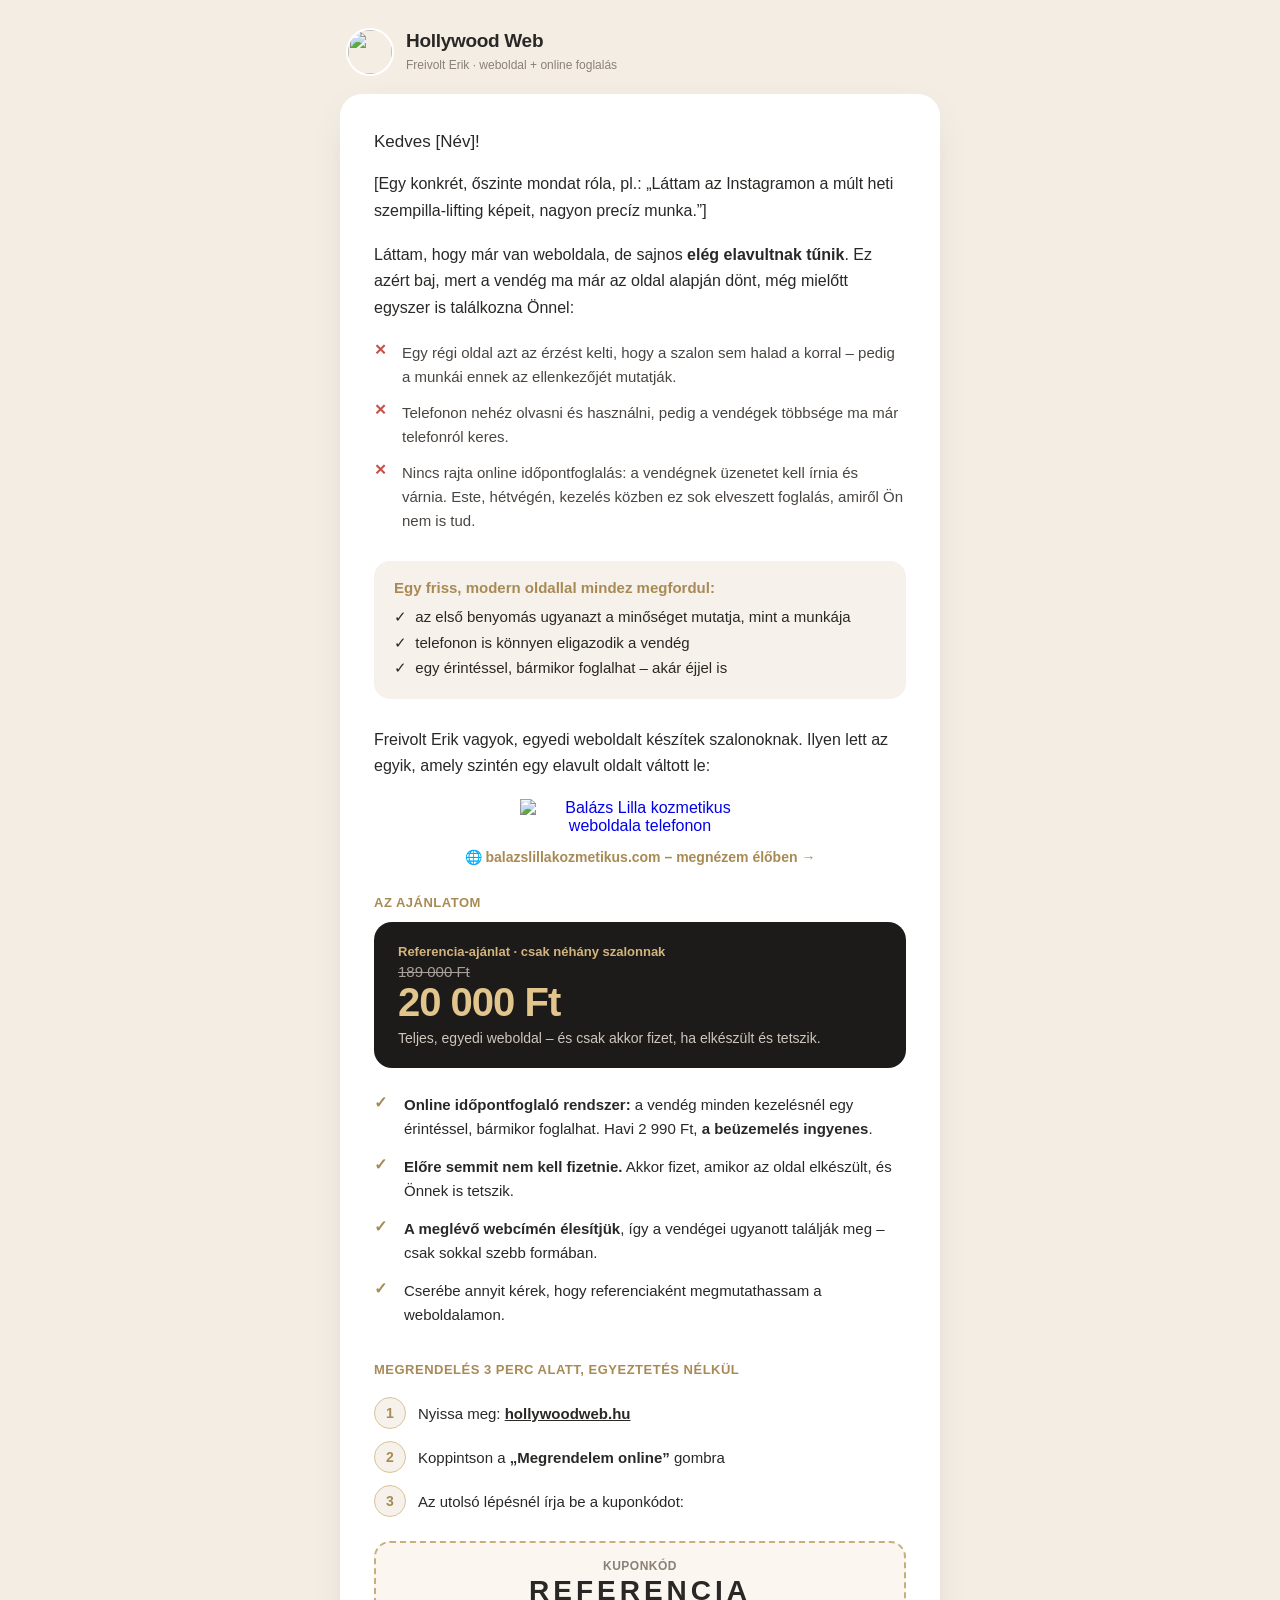
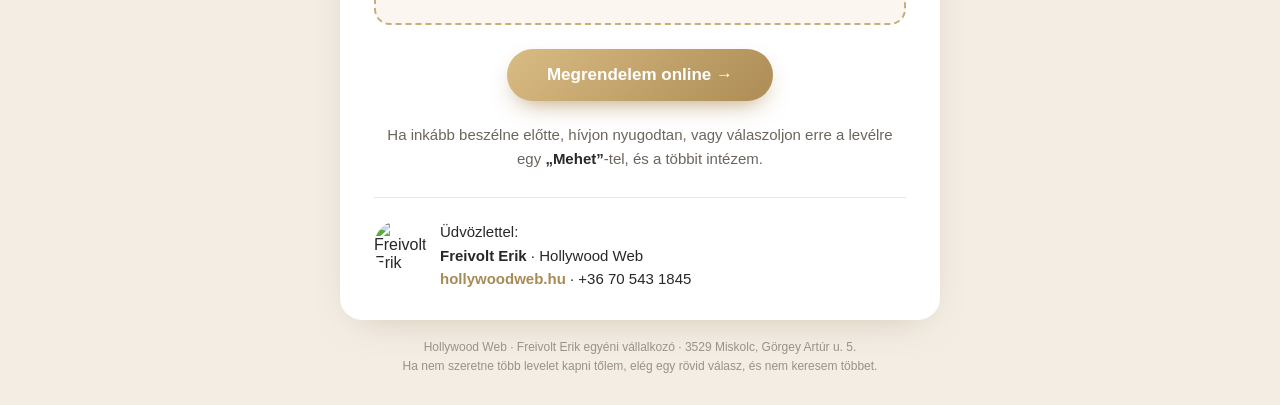
==== email/index.html @ 6bb493b9 "Levél: nem törő árak, kiemelés nélküli helyőrzők Co-Authored-By: Claude Opus 5.5 <noreply@anthropic." ====
<!DOCTYPE html>
<html lang="hu">
<head>
<meta charset="utf-8">
<meta name="viewport" content="width=device-width, initial-scale=1">
<meta name="robots" content="noindex,nofollow">
<title>Hollywood Web – megkereső levél</title>
</head>
<body style="margin:0;padding:0;background:#f3ede4;">
<!-- Előnézeti szöveg (a postafiókban a tárgy mellett jelenik meg) -->
<div style="display:none;max-height:0;overflow:hidden;opacity:0;">Új weboldal online foglalással 20&nbsp;000&nbsp;Ft-ért – és csak akkor fizet, ha tetszik.</div>

<table role="presentation" width="100%" cellpadding="0" cellspacing="0" border="0" style="background:#f3ede4;">
<tr><td align="center" style="padding:28px 12px;">

<table role="presentation" width="600" cellpadding="0" cellspacing="0" border="0" style="width:100%;max-width:600px;font-family:-apple-system,BlinkMacSystemFont,'Segoe UI',Helvetica,Arial,sans-serif;color:#2a2826;">

  <!-- Fejléc -->
  <tr><td style="padding:0 6px 18px;">
    <table role="presentation" cellpadding="0" cellspacing="0" border="0"><tr>
      <td style="padding-right:12px;"><img src="https://hollywoodweb.hu/apple-touch-icon.png" width="44" height="44" alt="" style="display:block;border-radius:50%;border:2px solid #ffffff;"></td>
      <td style="font-size:19px;font-weight:700;letter-spacing:-0.3px;color:#2a2826;">Hollywood Web<br><span style="font-size:12px;font-weight:500;color:#8a8178;letter-spacing:0;">Freivolt Erik · weboldal + online foglalás</span></td>
    </tr></table>
  </td></tr>

  <!-- Fő kártya -->
  <tr><td style="background:#ffffff;border-radius:22px;padding:34px 34px 30px;box-shadow:0 12px 40px -20px rgba(120,90,40,.35);">

    <p style="margin:0 0 16px;font-size:17px;line-height:1.6;">Kedves [Név]!</p>

    <p style="margin:0 0 18px;font-size:16px;line-height:1.65;">[Egy konkrét, őszinte mondat róla, pl.: „Láttam az Instagramon a múlt heti szempilla-lifting képeit, nagyon precíz munka.”]</p>

    <p style="margin:0 0 14px;font-size:16px;line-height:1.65;">Láttam, hogy már van weboldala, de sajnos <strong>elég elavultnak tűnik</strong>. Ez azért baj, mert a vendég ma már az oldal alapján dönt, még mielőtt egyszer is találkozna Önnel:</p>

    <table role="presentation" width="100%" cellpadding="0" cellspacing="0" border="0" style="margin:0 0 22px;">
      <tr><td width="28" valign="top" style="padding:6px 0;font-size:15px;color:#c2524b;font-weight:700;">✕</td><td style="padding:6px 0;font-size:15px;line-height:1.6;color:#4a4540;">Egy régi oldal azt az érzést kelti, hogy a szalon sem halad a korral – pedig a munkái ennek az ellenkezőjét mutatják.</td></tr>
      <tr><td width="28" valign="top" style="padding:6px 0;font-size:15px;color:#c2524b;font-weight:700;">✕</td><td style="padding:6px 0;font-size:15px;line-height:1.6;color:#4a4540;">Telefonon nehéz olvasni és használni, pedig a vendégek többsége ma már telefonról keres.</td></tr>
      <tr><td width="28" valign="top" style="padding:6px 0;font-size:15px;color:#c2524b;font-weight:700;">✕</td><td style="padding:6px 0;font-size:15px;line-height:1.6;color:#4a4540;">Nincs rajta online időpontfoglalás: a vendégnek üzenetet kell írnia és várnia. Este, hétvégén, kezelés közben ez sok elveszett foglalás, amiről Ön nem is tud.</td></tr>
    </table>

    <!-- Megoldás doboz -->
    <table role="presentation" width="100%" cellpadding="0" cellspacing="0" border="0" style="margin:0 0 28px;background:#f6f1ea;border-radius:16px;">
      <tr><td style="padding:18px 20px;">
        <p style="margin:0 0 8px;font-size:15px;font-weight:700;color:#a88a55;">Egy friss, modern oldallal mindez megfordul:</p>
        <p style="margin:0;font-size:15px;line-height:1.7;color:#2a2826;">✓&nbsp; az első benyomás ugyanazt a minőséget mutatja, mint a munkája<br>✓&nbsp; telefonon is könnyen eligazodik a vendég<br>✓&nbsp; egy érintéssel, bármikor foglalhat – akár éjjel is</p>
      </td></tr>
    </table>

    <p style="margin:0 0 20px;font-size:16px;line-height:1.65;">Freivolt Erik vagyok, egyedi weboldalt készítek szalonoknak. Ilyen lett az egyik, amely szintén egy elavult oldalt váltott le:</p>

    <!-- Referencia -->
    <table role="presentation" width="100%" cellpadding="0" cellspacing="0" border="0" style="margin:0 0 30px;">
      <tr><td align="center">
        <a href="https://www.balazslillakozmetikus.com" style="text-decoration:none;"><img src="https://hollywoodweb.hu/email/lilla-telefon.jpg" width="240" alt="Balázs Lilla kozmetikus weboldala telefonon" style="display:block;width:240px;max-width:70%;height:auto;border:0;margin:0 auto;"></a>
        <p style="margin:14px 0 0;font-size:14px;"><a href="https://www.balazslillakozmetikus.com" style="color:#a88a55;font-weight:700;text-decoration:none;">🌐 balazslillakozmetikus.com – megnézem élőben →</a></p>
      </td></tr>
    </table>

    <!-- Ajánlat -->
    <p style="margin:0 0 12px;font-size:13px;font-weight:700;color:#a88a55;letter-spacing:0.5px;">AZ AJÁNLATOM</p>
    <table role="presentation" width="100%" cellpadding="0" cellspacing="0" border="0" style="margin:0 0 18px;background:#1c1b1a;border-radius:18px;">
      <tr><td style="padding:22px 24px;color:#f6f1ea;">
        <p style="margin:0 0 4px;font-size:13px;color:#d2b47e;font-weight:600;">Referencia-ajánlat · csak néhány szalonnak</p>
        <p style="margin:0;font-size:15px;color:#a8a097;"><s>189&nbsp;000&nbsp;Ft</s></p>
        <p style="margin:0 0 6px;font-size:40px;line-height:1.1;font-weight:800;letter-spacing:-1px;color:#e2c48d;">20&nbsp;000&nbsp;Ft</p>
        <p style="margin:0;font-size:14px;color:#cfc7bd;">Teljes, egyedi weboldal – és csak akkor fizet, ha elkészült és tetszik.</p>
      </td></tr>
    </table>

    <table role="presentation" width="100%" cellpadding="0" cellspacing="0" border="0" style="margin:0 0 28px;">
      <tr><td width="30" valign="top" style="padding:7px 0;font-size:16px;color:#a88a55;font-weight:700;">✓</td><td style="padding:7px 0;font-size:15px;line-height:1.6;"><strong>Online időpontfoglaló rendszer:</strong> a vendég minden kezelésnél egy érintéssel, bármikor foglalhat. Havi 2&nbsp;990&nbsp;Ft, <strong>a beüzemelés ingyenes</strong>.</td></tr>
      <tr><td width="30" valign="top" style="padding:7px 0;font-size:16px;color:#a88a55;font-weight:700;">✓</td><td style="padding:7px 0;font-size:15px;line-height:1.6;"><strong>Előre semmit nem kell fizetnie.</strong> Akkor fizet, amikor az oldal elkészült, és Önnek is tetszik.</td></tr>
      <tr><td width="30" valign="top" style="padding:7px 0;font-size:16px;color:#a88a55;font-weight:700;">✓</td><td style="padding:7px 0;font-size:15px;line-height:1.6;"><strong>A meglévő webcímén élesítjük</strong>, így a vendégei ugyanott találják meg – csak sokkal szebb formában.</td></tr>
      <tr><td width="30" valign="top" style="padding:7px 0;font-size:16px;color:#a88a55;font-weight:700;">✓</td><td style="padding:7px 0;font-size:15px;line-height:1.6;">Cserébe annyit kérek, hogy referenciaként megmutathassam a weboldalamon.</td></tr>
    </table>

    <!-- Lépések -->
    <p style="margin:0 0 14px;font-size:13px;font-weight:700;color:#a88a55;letter-spacing:0.5px;">MEGRENDELÉS 3 PERC ALATT, EGYEZTETÉS NÉLKÜL</p>
    <table role="presentation" width="100%" cellpadding="0" cellspacing="0" border="0" style="margin:0 0 18px;">
      <tr><td width="44" valign="middle" style="padding:6px 0;"><div style="width:30px;height:30px;line-height:30px;border-radius:50%;background:#f6f1ea;border:1px solid #d9c49a;text-align:center;font-weight:700;font-size:14px;color:#a88a55;">1</div></td><td style="padding:6px 0;font-size:15px;">Nyissa meg: <a href="https://hollywoodweb.hu" style="color:#2a2826;font-weight:700;">hollywoodweb.hu</a></td></tr>
      <tr><td width="44" valign="middle" style="padding:6px 0;"><div style="width:30px;height:30px;line-height:30px;border-radius:50%;background:#f6f1ea;border:1px solid #d9c49a;text-align:center;font-weight:700;font-size:14px;color:#a88a55;">2</div></td><td style="padding:6px 0;font-size:15px;">Koppintson a <strong>„Megrendelem online”</strong> gombra</td></tr>
      <tr><td width="44" valign="middle" style="padding:6px 0;"><div style="width:30px;height:30px;line-height:30px;border-radius:50%;background:#f6f1ea;border:1px solid #d9c49a;text-align:center;font-weight:700;font-size:14px;color:#a88a55;">3</div></td><td style="padding:6px 0;font-size:15px;">Az utolsó lépésnél írja be a kuponkódot:</td></tr>
    </table>

    <!-- Kupon -->
    <table role="presentation" width="100%" cellpadding="0" cellspacing="0" border="0" style="margin:0 0 24px;">
      <tr><td align="center" style="border:2px dashed #c9ae7c;border-radius:16px;background:#fbf7f0;padding:16px;">
        <p style="margin:0 0 2px;font-size:12px;color:#8a8178;font-weight:600;letter-spacing:0.5px;">KUPONKÓD</p>
        <p style="margin:0;font-size:28px;font-weight:800;letter-spacing:4px;color:#2a2826;">REFERENCIA</p>
      </td></tr>
    </table>

    <!-- CTA -->
    <table role="presentation" width="100%" cellpadding="0" cellspacing="0" border="0" style="margin:0 0 22px;">
      <tr><td align="center">
        <a href="https://hollywoodweb.hu" style="display:inline-block;background:#b8955b;background-image:linear-gradient(135deg,#d9bb84,#ad8c55);color:#ffffff;font-size:17px;font-weight:700;text-decoration:none;padding:16px 40px;border-radius:999px;box-shadow:0 10px 24px -10px rgba(173,140,85,.9);">Megrendelem online →</a>
      </td></tr>
    </table>

    <p style="margin:0 0 26px;font-size:15px;line-height:1.6;text-align:center;color:#6c655d;">Ha inkább beszélne előtte, hívjon nyugodtan, vagy válaszoljon erre a levélre egy <strong style="color:#2a2826;">„Mehet”</strong>-tel, és a többit intézem.</p>

    <!-- Aláírás -->
    <table role="presentation" width="100%" cellpadding="0" cellspacing="0" border="0" style="border-top:1px solid #eee6da;">
      <tr><td style="padding-top:22px;">
        <table role="presentation" cellpadding="0" cellspacing="0" border="0"><tr>
          <td valign="top" style="padding-right:14px;"><img src="https://hollywoodweb.hu/apple-touch-icon.png" width="52" height="52" alt="Freivolt Erik" style="display:block;border-radius:50%;"></td>
          <td style="font-size:15px;line-height:1.55;">Üdvözlettel:<br><strong>Freivolt Erik</strong> · Hollywood Web<br><a href="https://hollywoodweb.hu" style="color:#a88a55;text-decoration:none;font-weight:600;">hollywoodweb.hu</a> · <a href="tel:+36705431845" style="color:#2a2826;text-decoration:none;">+36&nbsp;70&nbsp;543&nbsp;1845</a></td>
        </tr></table>
      </td></tr>
    </table>

  </td></tr>

  <!-- Lábléc -->
  <tr><td style="padding:18px 10px 0;text-align:center;font-size:12px;line-height:1.6;color:#9a9188;">
    Hollywood Web · Freivolt Erik egyéni vállalkozó · 3529 Miskolc, Görgey Artúr u. 5.<br>
    Ha nem szeretne több levelet kapni tőlem, elég egy rövid válasz, és nem keresem többet.
  </td></tr>

</table>
</td></tr>
</table>
</body>
</html>
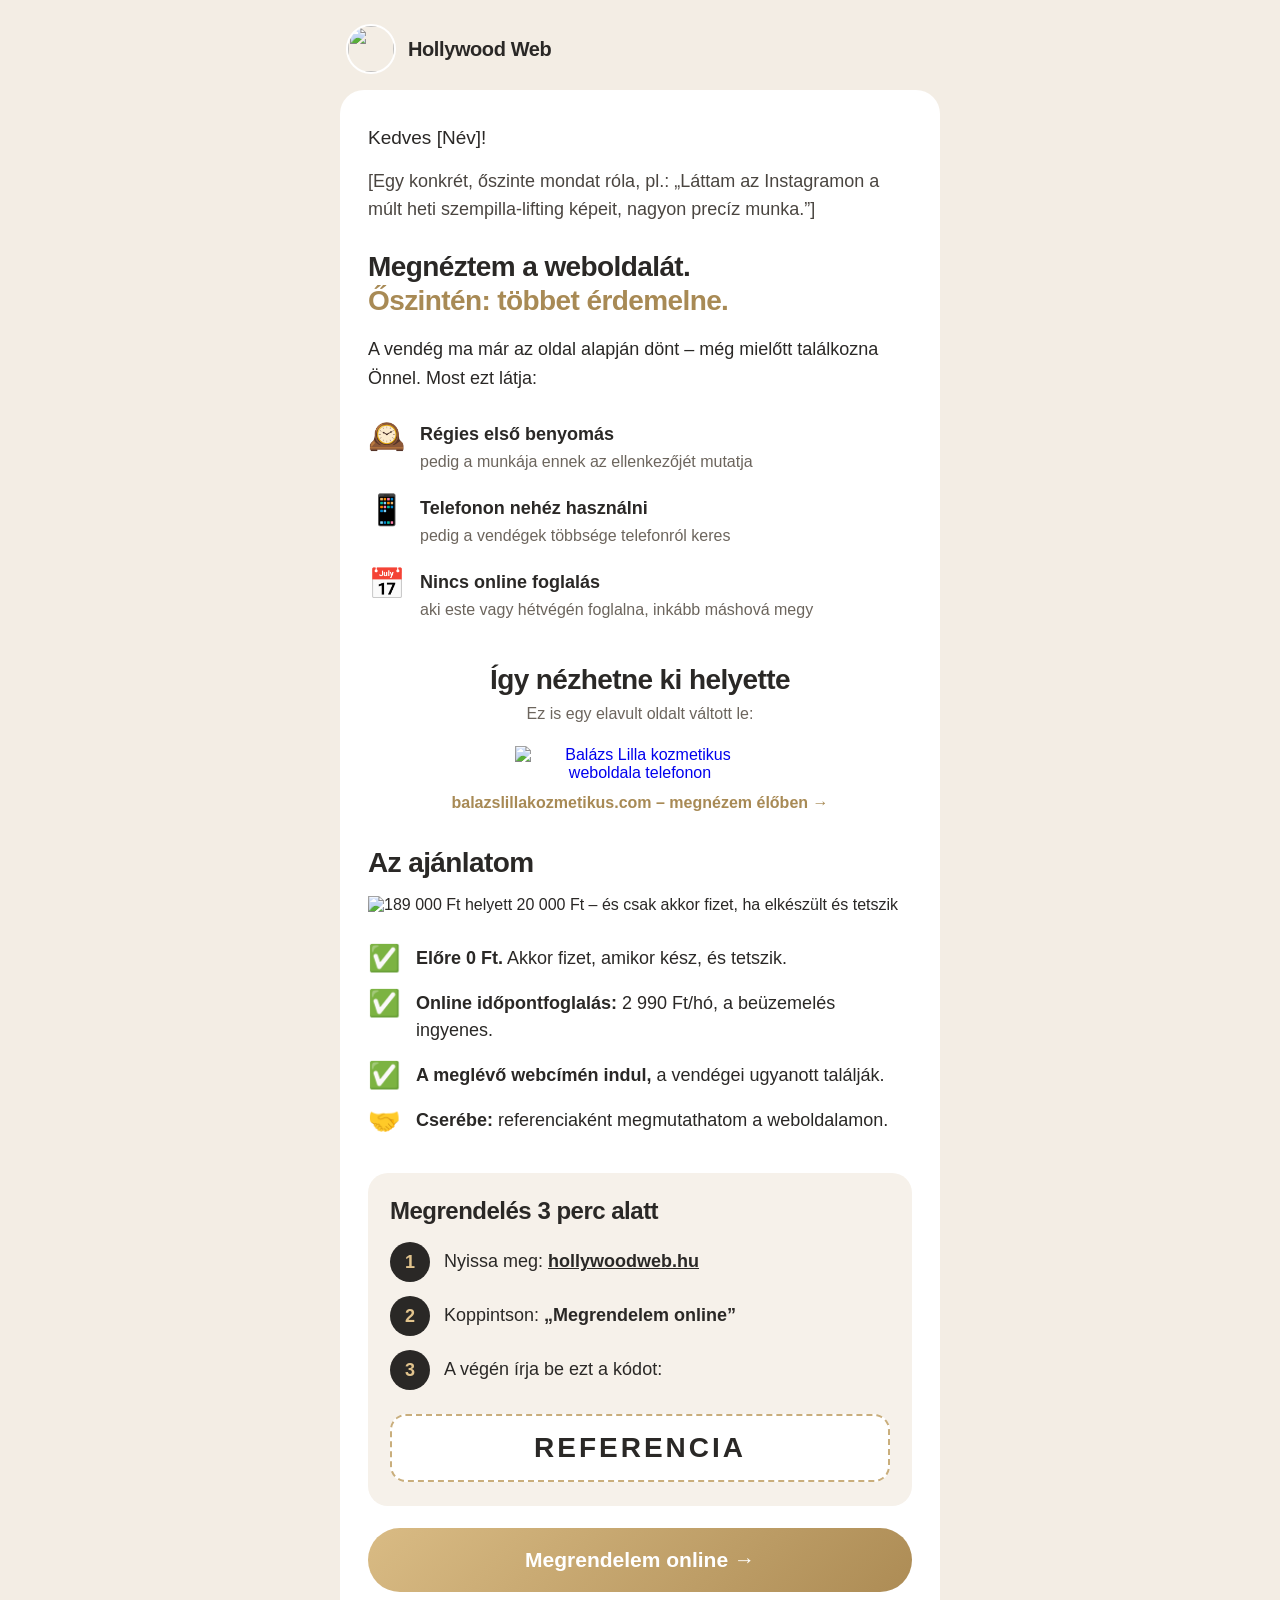
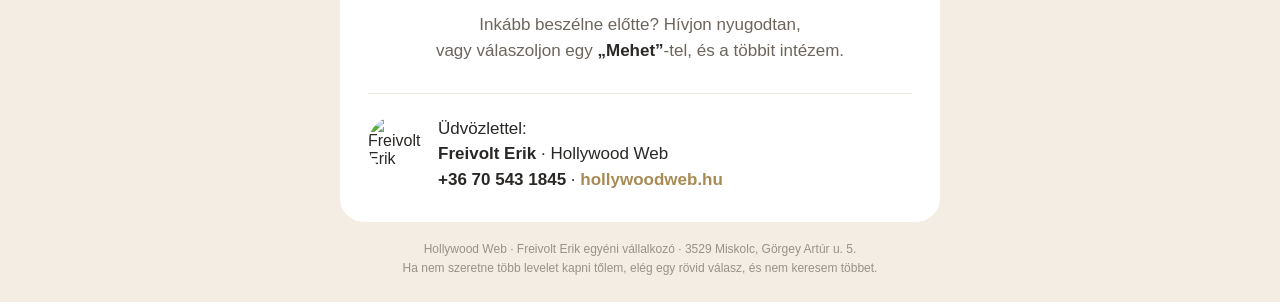
==== commit d7a0eda2: "Levél: animált GIF-ek, nagyobb betűk, egyszerűbb tagolás Co-Authored-By: Claude Opus 5.5 <noreply@an" ====
--- a/email/index.html
+++ b/email/index.html
@@ -7,111 +7,95 @@
 <title>Hollywood Web – megkereső levél</title>
 </head>
 <body style="margin:0;padding:0;background:#f3ede4;">
-<!-- Előnézeti szöveg (a postafiókban a tárgy mellett jelenik meg) -->
 <div style="display:none;max-height:0;overflow:hidden;opacity:0;">Új weboldal online foglalással 20&nbsp;000&nbsp;Ft-ért – és csak akkor fizet, ha tetszik.</div>
 
 <table role="presentation" width="100%" cellpadding="0" cellspacing="0" border="0" style="background:#f3ede4;">
-<tr><td align="center" style="padding:28px 12px;">
+<tr><td align="center" style="padding:24px 10px;">
 
-<table role="presentation" width="600" cellpadding="0" cellspacing="0" border="0" style="width:100%;max-width:600px;font-family:-apple-system,BlinkMacSystemFont,'Segoe UI',Helvetica,Arial,sans-serif;color:#2a2826;">
+<table role="presentation" width="600" cellpadding="0" cellspacing="0" border="0" style="width:100%;max-width:600px;font-family:-apple-system,BlinkMacSystemFont,'SF Pro Text','Segoe UI',Helvetica,Arial,sans-serif;color:#2a2826;">
 
   <!-- Fejléc -->
-  <tr><td style="padding:0 6px 18px;">
+  <tr><td style="padding:0 6px 16px;">
     <table role="presentation" cellpadding="0" cellspacing="0" border="0"><tr>
-      <td style="padding-right:12px;"><img src="https://hollywoodweb.hu/apple-touch-icon.png" width="44" height="44" alt="" style="display:block;border-radius:50%;border:2px solid #ffffff;"></td>
-      <td style="font-size:19px;font-weight:700;letter-spacing:-0.3px;color:#2a2826;">Hollywood Web<br><span style="font-size:12px;font-weight:500;color:#8a8178;letter-spacing:0;">Freivolt Erik · weboldal + online foglalás</span></td>
+      <td style="padding-right:12px;"><img src="https://hollywoodweb.hu/apple-touch-icon.png" width="46" height="46" alt="" style="display:block;border-radius:50%;border:2px solid #ffffff;"></td>
+      <td style="font-size:20px;font-weight:800;letter-spacing:-0.4px;color:#2a2826;">Hollywood Web</td>
     </tr></table>
   </td></tr>
 
-  <!-- Fő kártya -->
-  <tr><td style="background:#ffffff;border-radius:22px;padding:34px 34px 30px;box-shadow:0 12px 40px -20px rgba(120,90,40,.35);">
+  <tr><td style="background:#ffffff;border-radius:24px;padding:34px 28px 30px;">
 
-    <p style="margin:0 0 16px;font-size:17px;line-height:1.6;">Kedves [Név]!</p>
+    <!-- Megszólítás -->
+    <p style="margin:0 0 14px;font-size:19px;line-height:1.5;">Kedves [Név]!</p>
+    <p style="margin:0 0 26px;font-size:18px;line-height:1.6;color:#4a4540;">[Egy konkrét, őszinte mondat róla, pl.: „Láttam az Instagramon a múlt heti szempilla-lifting képeit, nagyon precíz munka.”]</p>
 
-    <p style="margin:0 0 18px;font-size:16px;line-height:1.65;">[Egy konkrét, őszinte mondat róla, pl.: „Láttam az Instagramon a múlt heti szempilla-lifting képeit, nagyon precíz munka.”]</p>
+    <!-- Probléma -->
+    <p style="margin:0 0 18px;font-size:28px;line-height:1.2;font-weight:800;letter-spacing:-0.6px;">Megnéztem a weboldalát.<br><span style="color:#a88a55;">Őszintén: többet érdemelne.</span></p>
+    <p style="margin:0 0 18px;font-size:18px;line-height:1.6;">A vendég ma már az oldal alapján dönt – még mielőtt találkozna Önnel. Most ezt látja:</p>
 
-    <p style="margin:0 0 14px;font-size:16px;line-height:1.65;">Láttam, hogy már van weboldala, de sajnos <strong>elég elavultnak tűnik</strong>. Ez azért baj, mert a vendég ma már az oldal alapján dönt, még mielőtt egyszer is találkozna Önnel:</p>
-
-    <table role="presentation" width="100%" cellpadding="0" cellspacing="0" border="0" style="margin:0 0 22px;">
-      <tr><td width="28" valign="top" style="padding:6px 0;font-size:15px;color:#c2524b;font-weight:700;">✕</td><td style="padding:6px 0;font-size:15px;line-height:1.6;color:#4a4540;">Egy régi oldal azt az érzést kelti, hogy a szalon sem halad a korral – pedig a munkái ennek az ellenkezőjét mutatják.</td></tr>
-      <tr><td width="28" valign="top" style="padding:6px 0;font-size:15px;color:#c2524b;font-weight:700;">✕</td><td style="padding:6px 0;font-size:15px;line-height:1.6;color:#4a4540;">Telefonon nehéz olvasni és használni, pedig a vendégek többsége ma már telefonról keres.</td></tr>
-      <tr><td width="28" valign="top" style="padding:6px 0;font-size:15px;color:#c2524b;font-weight:700;">✕</td><td style="padding:6px 0;font-size:15px;line-height:1.6;color:#4a4540;">Nincs rajta online időpontfoglalás: a vendégnek üzenetet kell írnia és várnia. Este, hétvégén, kezelés közben ez sok elveszett foglalás, amiről Ön nem is tud.</td></tr>
+    <table role="presentation" width="100%" cellpadding="0" cellspacing="0" border="0" style="margin:0 0 30px;">
+      <tr><td width="52" valign="top" style="padding:10px 0;font-size:30px;line-height:1;">🕰️</td><td style="padding:10px 0;font-size:18px;line-height:1.5;"><strong>Régies első benyomás</strong><br><span style="color:#6c655d;font-size:16px;">pedig a munkája ennek az ellenkezőjét mutatja</span></td></tr>
+      <tr><td width="52" valign="top" style="padding:10px 0;font-size:30px;line-height:1;">📱</td><td style="padding:10px 0;font-size:18px;line-height:1.5;"><strong>Telefonon nehéz használni</strong><br><span style="color:#6c655d;font-size:16px;">pedig a vendégek többsége telefonról keres</span></td></tr>
+      <tr><td width="52" valign="top" style="padding:10px 0;font-size:30px;line-height:1;">📅</td><td style="padding:10px 0;font-size:18px;line-height:1.5;"><strong>Nincs online foglalás</strong><br><span style="color:#6c655d;font-size:16px;">aki este vagy hétvégén foglalna, inkább máshová megy</span></td></tr>
     </table>
 
-    <!-- Megoldás doboz -->
-    <table role="presentation" width="100%" cellpadding="0" cellspacing="0" border="0" style="margin:0 0 28px;background:#f6f1ea;border-radius:16px;">
-      <tr><td style="padding:18px 20px;">
-        <p style="margin:0 0 8px;font-size:15px;font-weight:700;color:#a88a55;">Egy friss, modern oldallal mindez megfordul:</p>
-        <p style="margin:0;font-size:15px;line-height:1.7;color:#2a2826;">✓&nbsp; az első benyomás ugyanazt a minőséget mutatja, mint a munkája<br>✓&nbsp; telefonon is könnyen eligazodik a vendég<br>✓&nbsp; egy érintéssel, bármikor foglalhat – akár éjjel is</p>
+    <!-- Referencia GIF -->
+    <p style="margin:0 0 6px;font-size:28px;line-height:1.2;font-weight:800;letter-spacing:-0.6px;text-align:center;">Így nézhetne ki helyette</p>
+    <p style="margin:0 0 20px;font-size:16px;line-height:1.5;color:#6c655d;text-align:center;">Ez is egy elavult oldalt váltott le:</p>
+    <table role="presentation" width="100%" cellpadding="0" cellspacing="0" border="0" style="margin:0 0 12px;">
+      <tr><td align="center">
+        <a href="https://www.balazslillakozmetikus.com" style="text-decoration:none;"><img src="https://hollywoodweb.hu/email/lilla-telefon.gif" width="250" alt="Balázs Lilla kozmetikus weboldala telefonon" style="display:block;width:250px;max-width:75%;height:auto;border:0;margin:0 auto;"></a>
       </td></tr>
     </table>
-
-    <p style="margin:0 0 20px;font-size:16px;line-height:1.65;">Freivolt Erik vagyok, egyedi weboldalt készítek szalonoknak. Ilyen lett az egyik, amely szintén egy elavult oldalt váltott le:</p>
-
-    <!-- Referencia -->
-    <table role="presentation" width="100%" cellpadding="0" cellspacing="0" border="0" style="margin:0 0 30px;">
-      <tr><td align="center">
-        <a href="https://www.balazslillakozmetikus.com" style="text-decoration:none;"><img src="https://hollywoodweb.hu/email/lilla-telefon.jpg" width="240" alt="Balázs Lilla kozmetikus weboldala telefonon" style="display:block;width:240px;max-width:70%;height:auto;border:0;margin:0 auto;"></a>
-        <p style="margin:14px 0 0;font-size:14px;"><a href="https://www.balazslillakozmetikus.com" style="color:#a88a55;font-weight:700;text-decoration:none;">🌐 balazslillakozmetikus.com – megnézem élőben →</a></p>
-      </td></tr>
-    </table>
+    <p style="margin:0 0 34px;font-size:16px;text-align:center;"><a href="https://www.balazslillakozmetikus.com" style="color:#a88a55;font-weight:700;text-decoration:none;">balazslillakozmetikus.com – megnézem élőben →</a></p>
 
     <!-- Ajánlat -->
-    <p style="margin:0 0 12px;font-size:13px;font-weight:700;color:#a88a55;letter-spacing:0.5px;">AZ AJÁNLATOM</p>
-    <table role="presentation" width="100%" cellpadding="0" cellspacing="0" border="0" style="margin:0 0 18px;background:#1c1b1a;border-radius:18px;">
-      <tr><td style="padding:22px 24px;color:#f6f1ea;">
-        <p style="margin:0 0 4px;font-size:13px;color:#d2b47e;font-weight:600;">Referencia-ajánlat · csak néhány szalonnak</p>
-        <p style="margin:0;font-size:15px;color:#a8a097;"><s>189&nbsp;000&nbsp;Ft</s></p>
-        <p style="margin:0 0 6px;font-size:40px;line-height:1.1;font-weight:800;letter-spacing:-1px;color:#e2c48d;">20&nbsp;000&nbsp;Ft</p>
-        <p style="margin:0;font-size:14px;color:#cfc7bd;">Teljes, egyedi weboldal – és csak akkor fizet, ha elkészült és tetszik.</p>
-      </td></tr>
-    </table>
+    <p style="margin:0 0 16px;font-size:28px;line-height:1.2;font-weight:800;letter-spacing:-0.6px;">Az ajánlatom</p>
+    <img src="https://hollywoodweb.hu/email/ar.gif" width="544" alt="189 000 Ft helyett 20 000 Ft – és csak akkor fizet, ha elkészült és tetszik" style="display:block;width:100%;max-width:544px;height:auto;border:0;margin:0 0 22px;">
 
-    <table role="presentation" width="100%" cellpadding="0" cellspacing="0" border="0" style="margin:0 0 28px;">
-      <tr><td width="30" valign="top" style="padding:7px 0;font-size:16px;color:#a88a55;font-weight:700;">✓</td><td style="padding:7px 0;font-size:15px;line-height:1.6;"><strong>Online időpontfoglaló rendszer:</strong> a vendég minden kezelésnél egy érintéssel, bármikor foglalhat. Havi 2&nbsp;990&nbsp;Ft, <strong>a beüzemelés ingyenes</strong>.</td></tr>
-      <tr><td width="30" valign="top" style="padding:7px 0;font-size:16px;color:#a88a55;font-weight:700;">✓</td><td style="padding:7px 0;font-size:15px;line-height:1.6;"><strong>Előre semmit nem kell fizetnie.</strong> Akkor fizet, amikor az oldal elkészült, és Önnek is tetszik.</td></tr>
-      <tr><td width="30" valign="top" style="padding:7px 0;font-size:16px;color:#a88a55;font-weight:700;">✓</td><td style="padding:7px 0;font-size:15px;line-height:1.6;"><strong>A meglévő webcímén élesítjük</strong>, így a vendégei ugyanott találják meg – csak sokkal szebb formában.</td></tr>
-      <tr><td width="30" valign="top" style="padding:7px 0;font-size:16px;color:#a88a55;font-weight:700;">✓</td><td style="padding:7px 0;font-size:15px;line-height:1.6;">Cserébe annyit kérek, hogy referenciaként megmutathassam a weboldalamon.</td></tr>
+    <table role="presentation" width="100%" cellpadding="0" cellspacing="0" border="0" style="margin:0 0 30px;">
+      <tr><td width="48" valign="top" style="padding:9px 0;font-size:26px;line-height:1;">✅</td><td style="padding:9px 0;font-size:18px;line-height:1.5;"><strong>Előre 0&nbsp;Ft.</strong> Akkor fizet, amikor kész, és tetszik.</td></tr>
+      <tr><td width="48" valign="top" style="padding:9px 0;font-size:26px;line-height:1;">✅</td><td style="padding:9px 0;font-size:18px;line-height:1.5;"><strong>Online időpontfoglalás:</strong> 2&nbsp;990&nbsp;Ft/hó, a beüzemelés ingyenes.</td></tr>
+      <tr><td width="48" valign="top" style="padding:9px 0;font-size:26px;line-height:1;">✅</td><td style="padding:9px 0;font-size:18px;line-height:1.5;"><strong>A meglévő webcímén indul,</strong> a vendégei ugyanott találják.</td></tr>
+      <tr><td width="48" valign="top" style="padding:9px 0;font-size:26px;line-height:1;">🤝</td><td style="padding:9px 0;font-size:18px;line-height:1.5;"><strong>Cserébe:</strong> referenciaként megmutathatom a weboldalamon.</td></tr>
     </table>
 
     <!-- Lépések -->
-    <p style="margin:0 0 14px;font-size:13px;font-weight:700;color:#a88a55;letter-spacing:0.5px;">MEGRENDELÉS 3 PERC ALATT, EGYEZTETÉS NÉLKÜL</p>
-    <table role="presentation" width="100%" cellpadding="0" cellspacing="0" border="0" style="margin:0 0 18px;">
-      <tr><td width="44" valign="middle" style="padding:6px 0;"><div style="width:30px;height:30px;line-height:30px;border-radius:50%;background:#f6f1ea;border:1px solid #d9c49a;text-align:center;font-weight:700;font-size:14px;color:#a88a55;">1</div></td><td style="padding:6px 0;font-size:15px;">Nyissa meg: <a href="https://hollywoodweb.hu" style="color:#2a2826;font-weight:700;">hollywoodweb.hu</a></td></tr>
-      <tr><td width="44" valign="middle" style="padding:6px 0;"><div style="width:30px;height:30px;line-height:30px;border-radius:50%;background:#f6f1ea;border:1px solid #d9c49a;text-align:center;font-weight:700;font-size:14px;color:#a88a55;">2</div></td><td style="padding:6px 0;font-size:15px;">Koppintson a <strong>„Megrendelem online”</strong> gombra</td></tr>
-      <tr><td width="44" valign="middle" style="padding:6px 0;"><div style="width:30px;height:30px;line-height:30px;border-radius:50%;background:#f6f1ea;border:1px solid #d9c49a;text-align:center;font-weight:700;font-size:14px;color:#a88a55;">3</div></td><td style="padding:6px 0;font-size:15px;">Az utolsó lépésnél írja be a kuponkódot:</td></tr>
-    </table>
-
-    <!-- Kupon -->
-    <table role="presentation" width="100%" cellpadding="0" cellspacing="0" border="0" style="margin:0 0 24px;">
-      <tr><td align="center" style="border:2px dashed #c9ae7c;border-radius:16px;background:#fbf7f0;padding:16px;">
-        <p style="margin:0 0 2px;font-size:12px;color:#8a8178;font-weight:600;letter-spacing:0.5px;">KUPONKÓD</p>
-        <p style="margin:0;font-size:28px;font-weight:800;letter-spacing:4px;color:#2a2826;">REFERENCIA</p>
+    <table role="presentation" width="100%" cellpadding="0" cellspacing="0" border="0" style="margin:0 0 22px;background:#f6f1ea;border-radius:20px;">
+      <tr><td style="padding:24px 22px 10px;">
+        <p style="margin:0 0 16px;font-size:24px;line-height:1.2;font-weight:800;letter-spacing:-0.5px;">Megrendelés 3 perc alatt</p>
+        <table role="presentation" width="100%" cellpadding="0" cellspacing="0" border="0">
+          <tr><td width="54" valign="middle" style="padding:0 0 14px;"><div style="width:40px;height:40px;line-height:40px;border-radius:50%;background:#2a2826;color:#e2c48d;text-align:center;font-weight:800;font-size:18px;">1</div></td><td style="padding:0 0 14px;font-size:18px;">Nyissa meg: <a href="https://hollywoodweb.hu" style="color:#2a2826;font-weight:800;">hollywoodweb.hu</a></td></tr>
+          <tr><td width="54" valign="middle" style="padding:0 0 14px;"><div style="width:40px;height:40px;line-height:40px;border-radius:50%;background:#2a2826;color:#e2c48d;text-align:center;font-weight:800;font-size:18px;">2</div></td><td style="padding:0 0 14px;font-size:18px;">Koppintson: <strong>„Megrendelem online”</strong></td></tr>
+          <tr><td width="54" valign="middle" style="padding:0 0 14px;"><div style="width:40px;height:40px;line-height:40px;border-radius:50%;background:#2a2826;color:#e2c48d;text-align:center;font-weight:800;font-size:18px;">3</div></td><td style="padding:0 0 14px;font-size:18px;">A végén írja be ezt a kódot:</td></tr>
+        </table>
+      </td></tr>
+      <tr><td align="center" style="padding:0 22px 24px;">
+        <table role="presentation" width="100%" cellpadding="0" cellspacing="0" border="0"><tr><td align="center" style="border:2px dashed #c9ae7c;border-radius:16px;background:#ffffff;padding:16px;">
+          <p style="margin:0;font-size:28px;font-weight:900;letter-spacing:3px;color:#2a2826;">REFERENCIA</p>
+        </td></tr></table>
       </td></tr>
     </table>
 
     <!-- CTA -->
-    <table role="presentation" width="100%" cellpadding="0" cellspacing="0" border="0" style="margin:0 0 22px;">
+    <table role="presentation" width="100%" cellpadding="0" cellspacing="0" border="0" style="margin:0 0 20px;">
       <tr><td align="center">
-        <a href="https://hollywoodweb.hu" style="display:inline-block;background:#b8955b;background-image:linear-gradient(135deg,#d9bb84,#ad8c55);color:#ffffff;font-size:17px;font-weight:700;text-decoration:none;padding:16px 40px;border-radius:999px;box-shadow:0 10px 24px -10px rgba(173,140,85,.9);">Megrendelem online →</a>
+        <a href="https://hollywoodweb.hu" style="display:block;background:#b8955b;background-image:linear-gradient(135deg,#d9bb84,#ad8c55);color:#ffffff;font-size:21px;font-weight:800;text-decoration:none;padding:20px 24px;border-radius:999px;text-align:center;">Megrendelem online →</a>
       </td></tr>
     </table>
-
-    <p style="margin:0 0 26px;font-size:15px;line-height:1.6;text-align:center;color:#6c655d;">Ha inkább beszélne előtte, hívjon nyugodtan, vagy válaszoljon erre a levélre egy <strong style="color:#2a2826;">„Mehet”</strong>-tel, és a többit intézem.</p>
+    <p style="margin:0 0 28px;font-size:17px;line-height:1.55;text-align:center;color:#6c655d;">Inkább beszélne előtte? Hívjon nyugodtan,<br>vagy válaszoljon egy <strong style="color:#2a2826;">„Mehet”</strong>-tel, és a többit intézem.</p>
 
     <!-- Aláírás -->
     <table role="presentation" width="100%" cellpadding="0" cellspacing="0" border="0" style="border-top:1px solid #eee6da;">
       <tr><td style="padding-top:22px;">
         <table role="presentation" cellpadding="0" cellspacing="0" border="0"><tr>
-          <td valign="top" style="padding-right:14px;"><img src="https://hollywoodweb.hu/apple-touch-icon.png" width="52" height="52" alt="Freivolt Erik" style="display:block;border-radius:50%;"></td>
-          <td style="font-size:15px;line-height:1.55;">Üdvözlettel:<br><strong>Freivolt Erik</strong> · Hollywood Web<br><a href="https://hollywoodweb.hu" style="color:#a88a55;text-decoration:none;font-weight:600;">hollywoodweb.hu</a> · <a href="tel:+36705431845" style="color:#2a2826;text-decoration:none;">+36&nbsp;70&nbsp;543&nbsp;1845</a></td>
+          <td valign="top" style="padding-right:14px;"><img src="https://hollywoodweb.hu/apple-touch-icon.png" width="56" height="56" alt="Freivolt Erik" style="display:block;border-radius:50%;"></td>
+          <td style="font-size:17px;line-height:1.5;">Üdvözlettel:<br><strong>Freivolt Erik</strong> · Hollywood Web<br><a href="tel:+36705431845" style="color:#2a2826;text-decoration:none;font-weight:600;">+36&nbsp;70&nbsp;543&nbsp;1845</a> · <a href="https://hollywoodweb.hu" style="color:#a88a55;text-decoration:none;font-weight:600;">hollywoodweb.hu</a></td>
         </tr></table>
       </td></tr>
     </table>
 
   </td></tr>
 
-  <!-- Lábléc -->
   <tr><td style="padding:18px 10px 0;text-align:center;font-size:12px;line-height:1.6;color:#9a9188;">
     Hollywood Web · Freivolt Erik egyéni vállalkozó · 3529 Miskolc, Görgey Artúr u. 5.<br>
     Ha nem szeretne több levelet kapni tőlem, elég egy rövid válasz, és nem keresem többet.
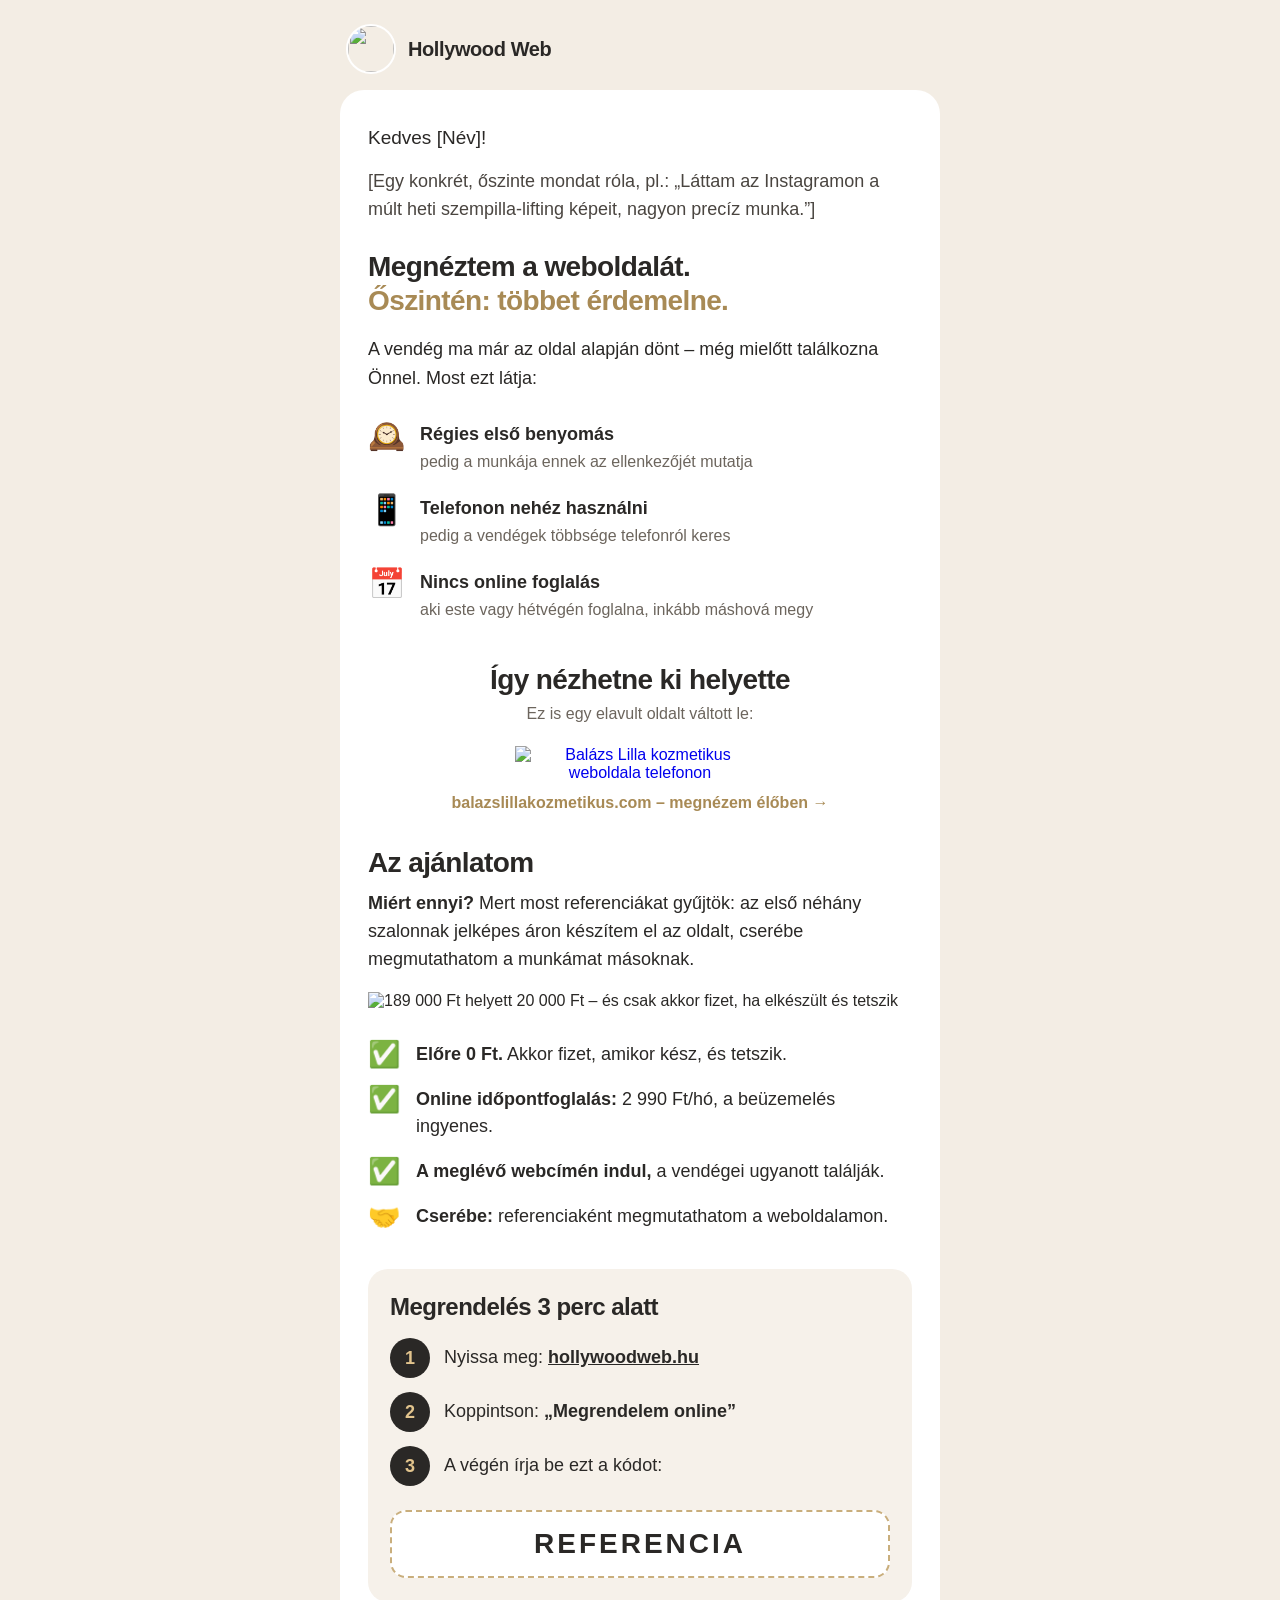
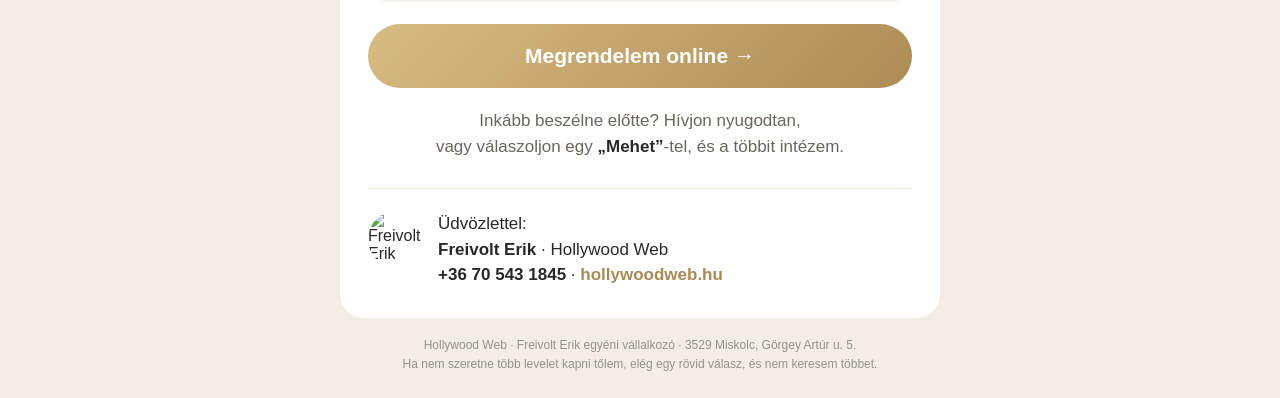
==== commit 5062fd11: "Levél: miért ennyi – referenciagyűjtés Co-Authored-By: Claude Opus 5.5 <noreply@anthropic.com> Claud" ====
--- a/email/index.html
+++ b/email/index.html
@@ -49,7 +49,8 @@
     <p style="margin:0 0 34px;font-size:16px;text-align:center;"><a href="https://www.balazslillakozmetikus.com" style="color:#a88a55;font-weight:700;text-decoration:none;">balazslillakozmetikus.com – megnézem élőben →</a></p>
 
     <!-- Ajánlat -->
-    <p style="margin:0 0 16px;font-size:28px;line-height:1.2;font-weight:800;letter-spacing:-0.6px;">Az ajánlatom</p>
+    <p style="margin:0 0 10px;font-size:28px;line-height:1.2;font-weight:800;letter-spacing:-0.6px;">Az ajánlatom</p>
+    <p style="margin:0 0 18px;font-size:18px;line-height:1.55;"><strong>Miért ennyi?</strong> Mert most referenciákat gyűjtök: az első néhány szalonnak jelképes áron készítem el az oldalt, cserébe megmutathatom a munkámat másoknak.</p>
     <img src="https://hollywoodweb.hu/email/ar.gif" width="544" alt="189 000 Ft helyett 20 000 Ft – és csak akkor fizet, ha elkészült és tetszik" style="display:block;width:100%;max-width:544px;height:auto;border:0;margin:0 0 22px;">
 
     <table role="presentation" width="100%" cellpadding="0" cellspacing="0" border="0" style="margin:0 0 30px;">
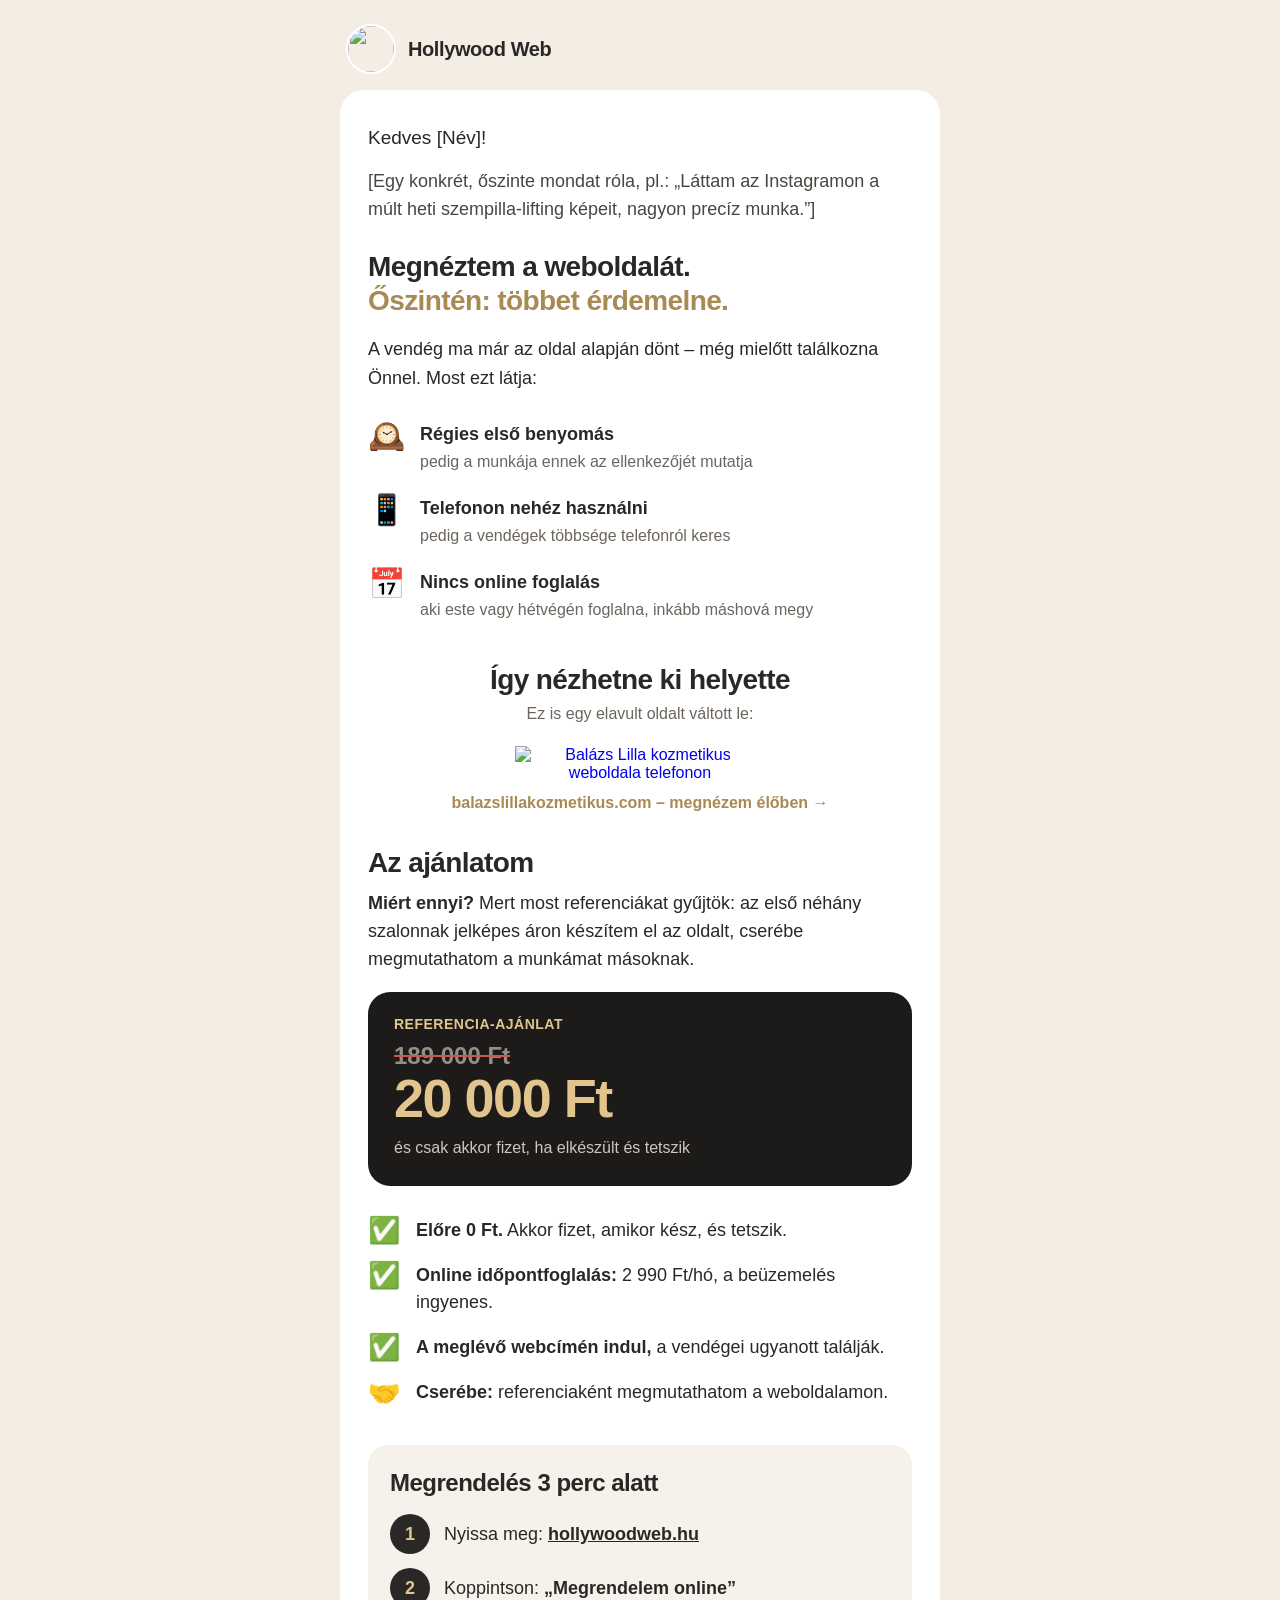
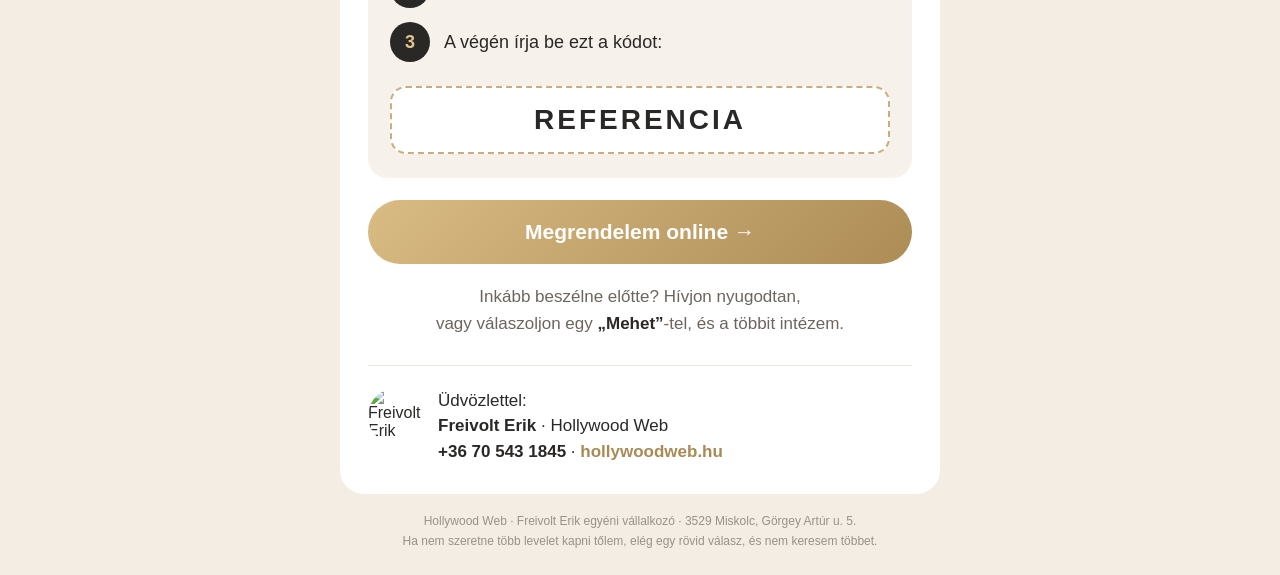
==== commit ccf4c2e9: "Levél: ár HTML-ben, GIF helyett Co-Authored-By: Claude Opus 5.5 <noreply@anthropic.com> Claude-Sessi" ====
--- a/email/index.html
+++ b/email/index.html
@@ -51,7 +51,14 @@
     <!-- Ajánlat -->
     <p style="margin:0 0 10px;font-size:28px;line-height:1.2;font-weight:800;letter-spacing:-0.6px;">Az ajánlatom</p>
     <p style="margin:0 0 18px;font-size:18px;line-height:1.55;"><strong>Miért ennyi?</strong> Mert most referenciákat gyűjtök: az első néhány szalonnak jelképes áron készítem el az oldalt, cserébe megmutathatom a munkámat másoknak.</p>
-    <img src="https://hollywoodweb.hu/email/ar.gif" width="544" alt="189 000 Ft helyett 20 000 Ft – és csak akkor fizet, ha elkészült és tetszik" style="display:block;width:100%;max-width:544px;height:auto;border:0;margin:0 0 22px;">
+    <table role="presentation" width="100%" cellpadding="0" cellspacing="0" border="0" style="margin:0 0 22px;background:#1c1b1a;border-radius:22px;">
+      <tr><td style="padding:24px 26px 26px;">
+        <p style="margin:0 0 10px;font-size:14px;font-weight:700;letter-spacing:0.5px;color:#e2c48d;">REFERENCIA-AJÁNLAT</p>
+        <p style="margin:0;font-size:24px;font-weight:700;color:#968e85;"><s style="text-decoration-color:#c85a50;">189&nbsp;000&nbsp;Ft</s></p>
+        <p style="margin:0 0 10px;font-size:54px;line-height:1.05;font-weight:900;letter-spacing:-1.5px;color:#e2c48d;">20&nbsp;000&nbsp;Ft</p>
+        <p style="margin:0;font-size:16px;line-height:1.5;color:#cfc7bd;">és csak akkor fizet, ha elkészült és tetszik</p>
+      </td></tr>
+    </table>
 
     <table role="presentation" width="100%" cellpadding="0" cellspacing="0" border="0" style="margin:0 0 30px;">
       <tr><td width="48" valign="top" style="padding:9px 0;font-size:26px;line-height:1;">✅</td><td style="padding:9px 0;font-size:18px;line-height:1.5;"><strong>Előre 0&nbsp;Ft.</strong> Akkor fizet, amikor kész, és tetszik.</td></tr>
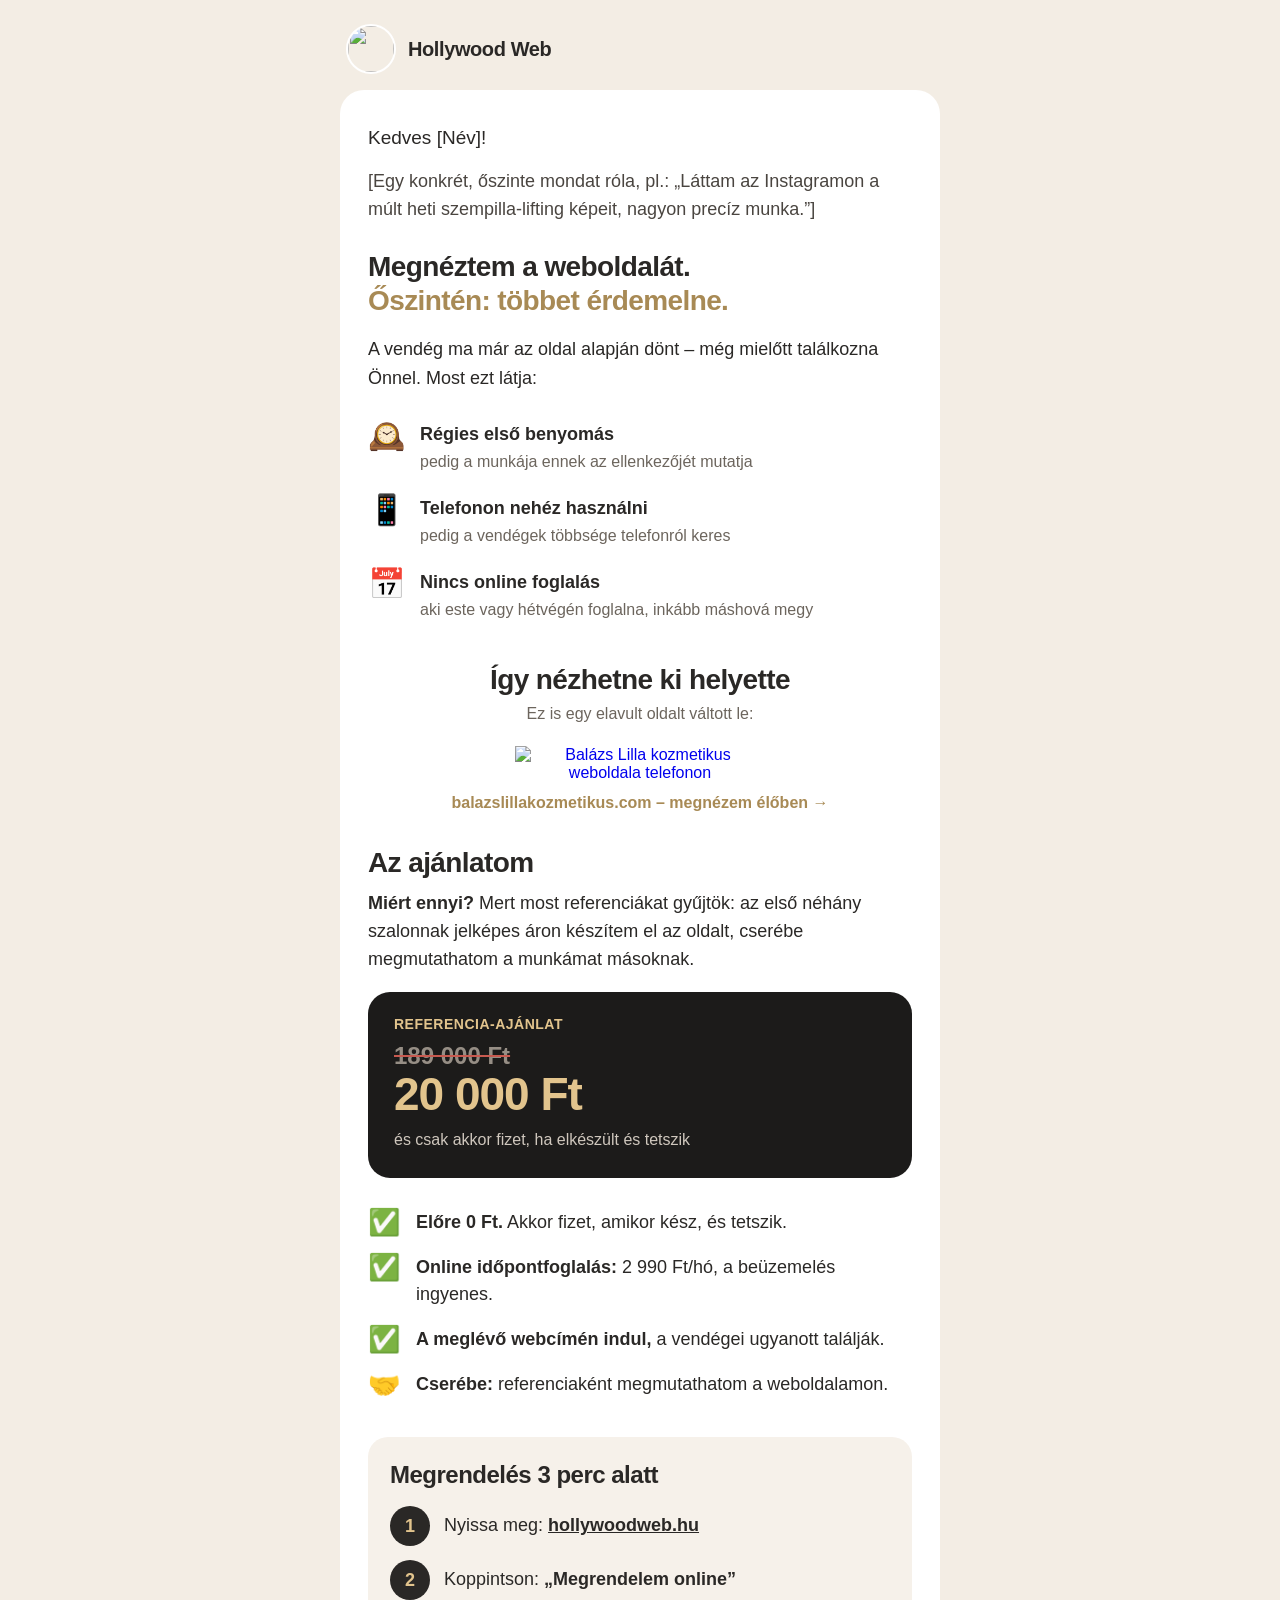
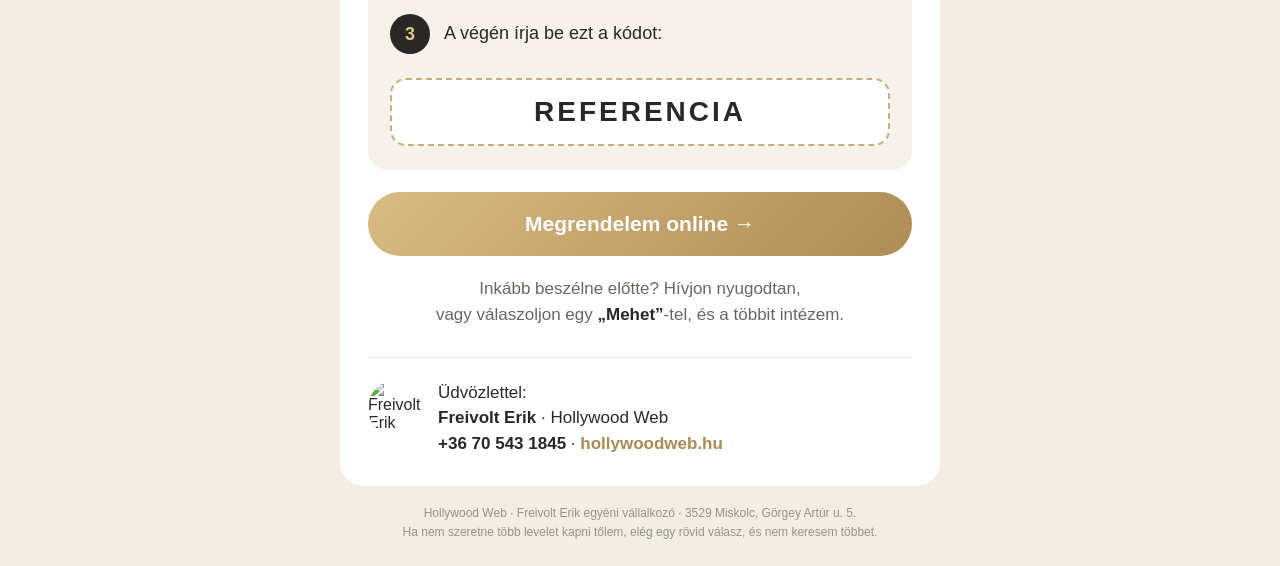
==== commit 6ca5f650: "Levél: ár mérete telefonra Co-Authored-By: Claude Opus 5.5 <noreply@anthropic.com> Claude-Session: h" ====
--- a/email/index.html
+++ b/email/index.html
@@ -55,7 +55,7 @@
       <tr><td style="padding:24px 26px 26px;">
         <p style="margin:0 0 10px;font-size:14px;font-weight:700;letter-spacing:0.5px;color:#e2c48d;">REFERENCIA-AJÁNLAT</p>
         <p style="margin:0;font-size:24px;font-weight:700;color:#968e85;"><s style="text-decoration-color:#c85a50;">189&nbsp;000&nbsp;Ft</s></p>
-        <p style="margin:0 0 10px;font-size:54px;line-height:1.05;font-weight:900;letter-spacing:-1.5px;color:#e2c48d;">20&nbsp;000&nbsp;Ft</p>
+        <p style="margin:0 0 10px;font-size:46px;line-height:1.05;font-weight:900;letter-spacing:-1px;color:#e2c48d;">20&nbsp;000&nbsp;Ft</p>
         <p style="margin:0;font-size:16px;line-height:1.5;color:#cfc7bd;">és csak akkor fizet, ha elkészült és tetszik</p>
       </td></tr>
     </table>
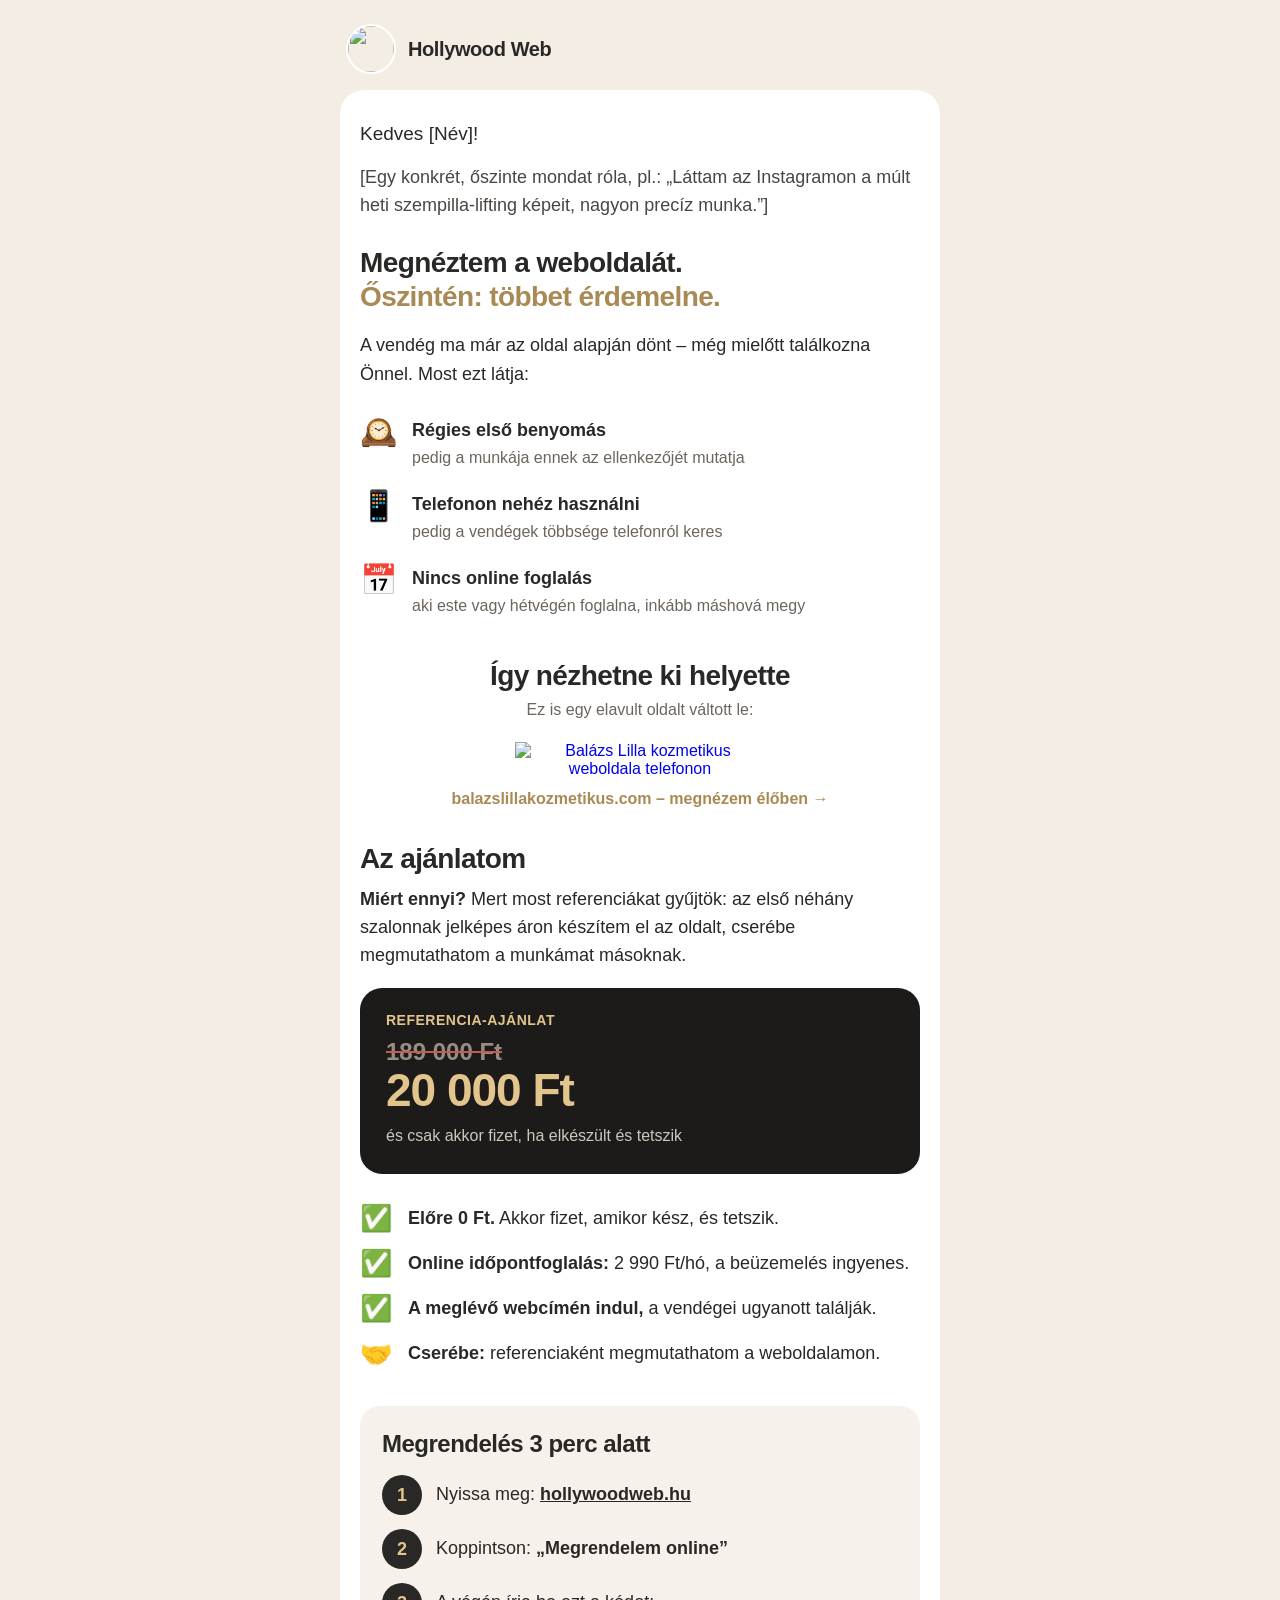
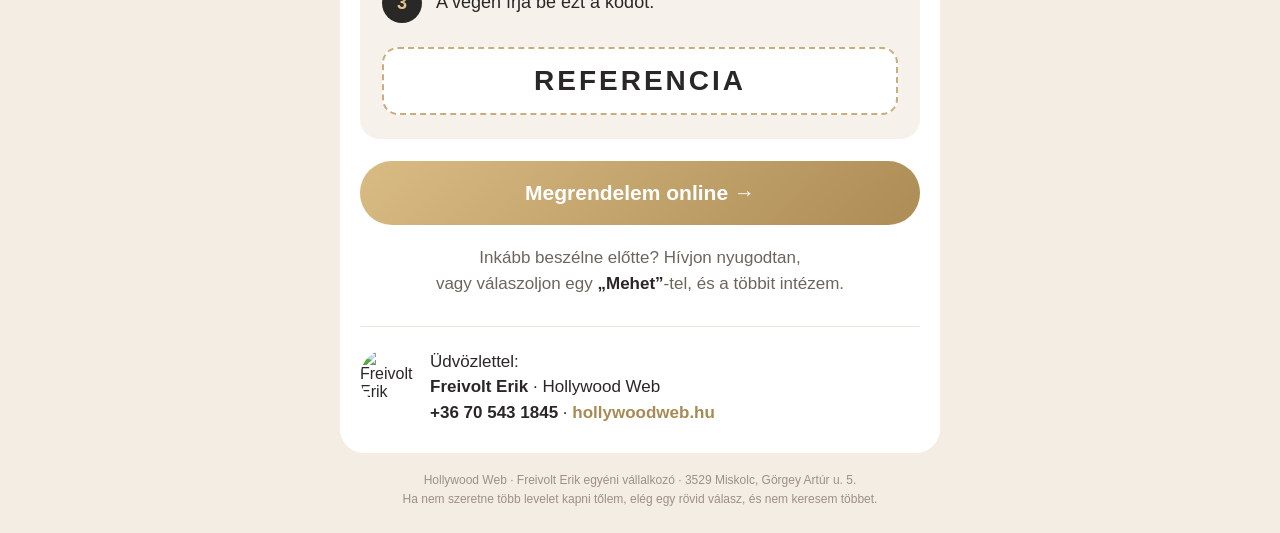
==== commit 5a40e6ae: "Levél: keskeny telefonokra is elfér Co-Authored-By: Claude Opus 5.5 <noreply@anthropic.com> Claude-S" ====
--- a/email/index.html
+++ b/email/index.html
@@ -22,7 +22,7 @@
     </tr></table>
   </td></tr>
 
-  <tr><td style="background:#ffffff;border-radius:24px;padding:34px 28px 30px;">
+  <tr><td style="background:#ffffff;border-radius:24px;padding:30px 20px 28px;">
 
     <!-- Megszólítás -->
     <p style="margin:0 0 14px;font-size:19px;line-height:1.5;">Kedves [Név]!</p>
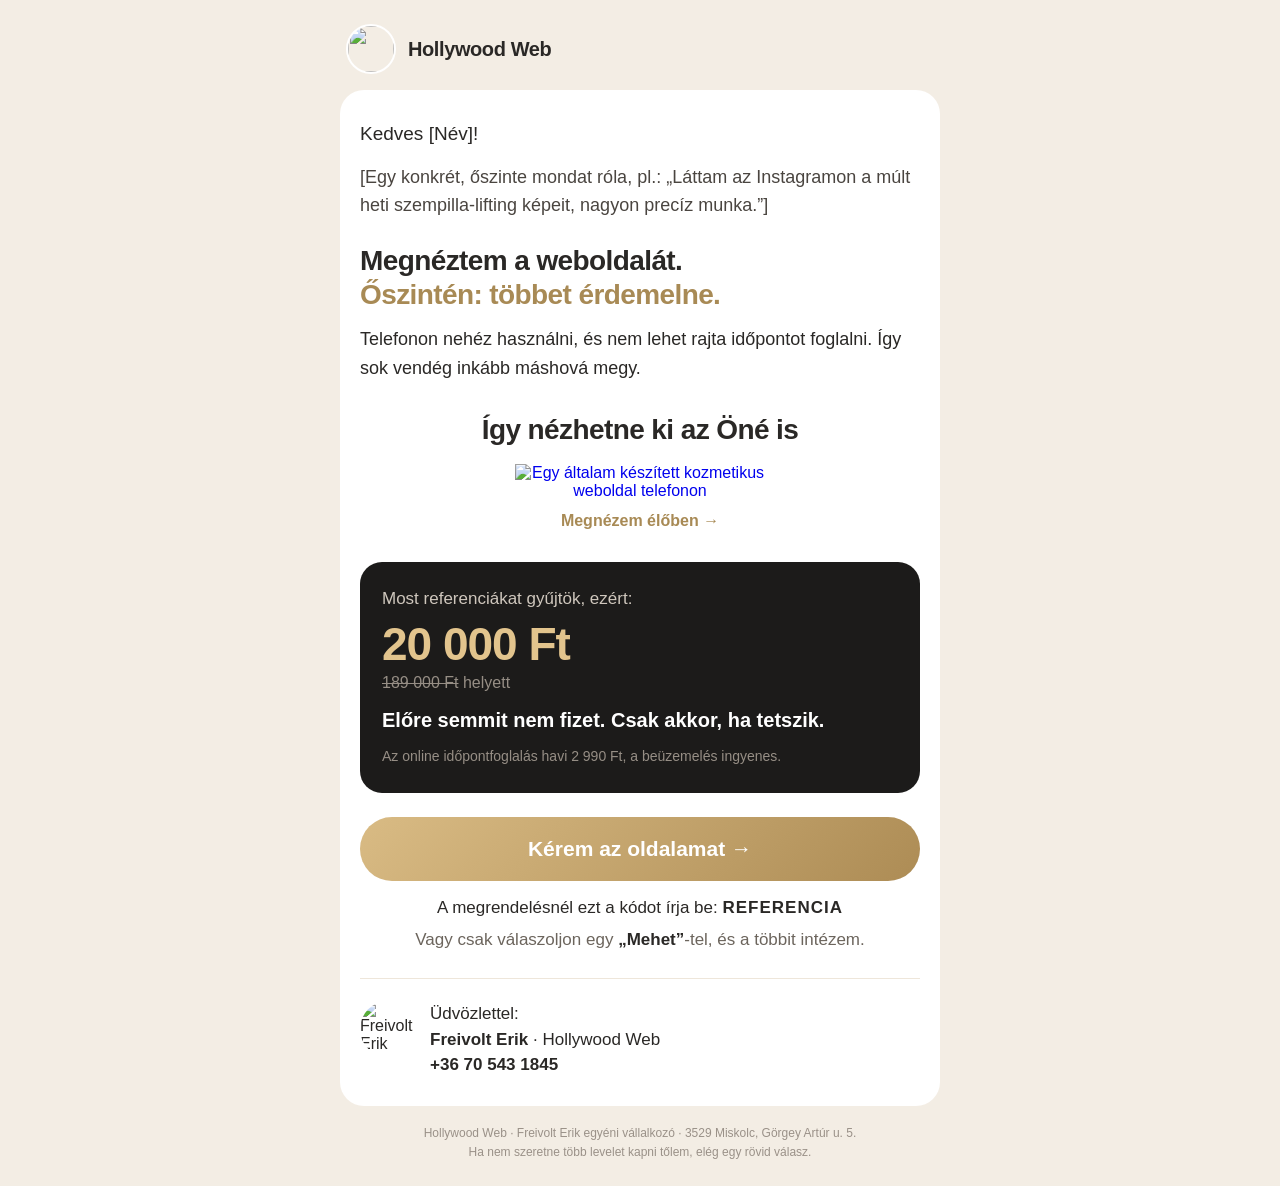
==== commit 3c99790f: "Levél: egyszerűsített, laikusbarát változat Co-Authored-By: Claude Opus 5.5 <noreply@anthropic.com> " ====
--- a/email/index.html
+++ b/email/index.html
@@ -7,14 +7,13 @@
 <title>Hollywood Web – megkereső levél</title>
 </head>
 <body style="margin:0;padding:0;background:#f3ede4;">
-<div style="display:none;max-height:0;overflow:hidden;opacity:0;">Új weboldal online foglalással 20&nbsp;000&nbsp;Ft-ért – és csak akkor fizet, ha tetszik.</div>
+<div style="display:none;max-height:0;overflow:hidden;opacity:0;">Új weboldal 20&nbsp;000&nbsp;Ft-ért – és csak akkor fizet, ha tetszik.</div>
 
 <table role="presentation" width="100%" cellpadding="0" cellspacing="0" border="0" style="background:#f3ede4;">
 <tr><td align="center" style="padding:24px 10px;">
 
 <table role="presentation" width="600" cellpadding="0" cellspacing="0" border="0" style="width:100%;max-width:600px;font-family:-apple-system,BlinkMacSystemFont,'SF Pro Text','Segoe UI',Helvetica,Arial,sans-serif;color:#2a2826;">
 
-  <!-- Fejléc -->
   <tr><td style="padding:0 6px 16px;">
     <table role="presentation" cellpadding="0" cellspacing="0" border="0"><tr>
       <td style="padding-right:12px;"><img src="https://hollywoodweb.hu/apple-touch-icon.png" width="46" height="46" alt="" style="display:block;border-radius:50%;border:2px solid #ffffff;"></td>
@@ -24,80 +23,43 @@
 
   <tr><td style="background:#ffffff;border-radius:24px;padding:30px 20px 28px;">
 
-    <!-- Megszólítás -->
     <p style="margin:0 0 14px;font-size:19px;line-height:1.5;">Kedves [Név]!</p>
-    <p style="margin:0 0 26px;font-size:18px;line-height:1.6;color:#4a4540;">[Egy konkrét, őszinte mondat róla, pl.: „Láttam az Instagramon a múlt heti szempilla-lifting képeit, nagyon precíz munka.”]</p>
+    <p style="margin:0 0 24px;font-size:18px;line-height:1.6;color:#4a4540;">[Egy konkrét, őszinte mondat róla, pl.: „Láttam az Instagramon a múlt heti szempilla-lifting képeit, nagyon precíz munka.”]</p>
 
-    <!-- Probléma -->
-    <p style="margin:0 0 18px;font-size:28px;line-height:1.2;font-weight:800;letter-spacing:-0.6px;">Megnéztem a weboldalát.<br><span style="color:#a88a55;">Őszintén: többet érdemelne.</span></p>
-    <p style="margin:0 0 18px;font-size:18px;line-height:1.6;">A vendég ma már az oldal alapján dönt – még mielőtt találkozna Önnel. Most ezt látja:</p>
+    <p style="margin:0 0 14px;font-size:28px;line-height:1.2;font-weight:800;letter-spacing:-0.6px;">Megnéztem a weboldalát.<br><span style="color:#a88a55;">Őszintén: többet érdemelne.</span></p>
+    <p style="margin:0 0 30px;font-size:18px;line-height:1.6;">Telefonon nehéz használni, és nem lehet rajta időpontot foglalni. Így sok vendég inkább máshová megy.</p>
 
-    <table role="presentation" width="100%" cellpadding="0" cellspacing="0" border="0" style="margin:0 0 30px;">
-      <tr><td width="52" valign="top" style="padding:10px 0;font-size:30px;line-height:1;">🕰️</td><td style="padding:10px 0;font-size:18px;line-height:1.5;"><strong>Régies első benyomás</strong><br><span style="color:#6c655d;font-size:16px;">pedig a munkája ennek az ellenkezőjét mutatja</span></td></tr>
-      <tr><td width="52" valign="top" style="padding:10px 0;font-size:30px;line-height:1;">📱</td><td style="padding:10px 0;font-size:18px;line-height:1.5;"><strong>Telefonon nehéz használni</strong><br><span style="color:#6c655d;font-size:16px;">pedig a vendégek többsége telefonról keres</span></td></tr>
-      <tr><td width="52" valign="top" style="padding:10px 0;font-size:30px;line-height:1;">📅</td><td style="padding:10px 0;font-size:18px;line-height:1.5;"><strong>Nincs online foglalás</strong><br><span style="color:#6c655d;font-size:16px;">aki este vagy hétvégén foglalna, inkább máshová megy</span></td></tr>
-    </table>
-
-    <!-- Referencia GIF -->
-    <p style="margin:0 0 6px;font-size:28px;line-height:1.2;font-weight:800;letter-spacing:-0.6px;text-align:center;">Így nézhetne ki helyette</p>
-    <p style="margin:0 0 20px;font-size:16px;line-height:1.5;color:#6c655d;text-align:center;">Ez is egy elavult oldalt váltott le:</p>
+    <p style="margin:0 0 18px;font-size:28px;line-height:1.2;font-weight:800;letter-spacing:-0.6px;text-align:center;">Így nézhetne ki az Öné is</p>
     <table role="presentation" width="100%" cellpadding="0" cellspacing="0" border="0" style="margin:0 0 12px;">
       <tr><td align="center">
-        <a href="https://www.balazslillakozmetikus.com" style="text-decoration:none;"><img src="https://hollywoodweb.hu/email/lilla-telefon.gif" width="250" alt="Balázs Lilla kozmetikus weboldala telefonon" style="display:block;width:250px;max-width:75%;height:auto;border:0;margin:0 auto;"></a>
+        <a href="https://www.balazslillakozmetikus.com" style="text-decoration:none;"><img src="https://hollywoodweb.hu/email/lilla-telefon.gif" width="250" alt="Egy általam készített kozmetikus weboldal telefonon" style="display:block;width:250px;max-width:75%;height:auto;border:0;margin:0 auto;"></a>
       </td></tr>
     </table>
-    <p style="margin:0 0 34px;font-size:16px;text-align:center;"><a href="https://www.balazslillakozmetikus.com" style="color:#a88a55;font-weight:700;text-decoration:none;">balazslillakozmetikus.com – megnézem élőben →</a></p>
+    <p style="margin:0 0 32px;font-size:16px;text-align:center;"><a href="https://www.balazslillakozmetikus.com" style="color:#a88a55;font-weight:700;text-decoration:none;">Megnézem élőben →</a></p>
 
-    <!-- Ajánlat -->
-    <p style="margin:0 0 10px;font-size:28px;line-height:1.2;font-weight:800;letter-spacing:-0.6px;">Az ajánlatom</p>
-    <p style="margin:0 0 18px;font-size:18px;line-height:1.55;"><strong>Miért ennyi?</strong> Mert most referenciákat gyűjtök: az első néhány szalonnak jelképes áron készítem el az oldalt, cserébe megmutathatom a munkámat másoknak.</p>
-    <table role="presentation" width="100%" cellpadding="0" cellspacing="0" border="0" style="margin:0 0 22px;background:#1c1b1a;border-radius:22px;">
-      <tr><td style="padding:24px 26px 26px;">
-        <p style="margin:0 0 10px;font-size:14px;font-weight:700;letter-spacing:0.5px;color:#e2c48d;">REFERENCIA-AJÁNLAT</p>
-        <p style="margin:0;font-size:24px;font-weight:700;color:#968e85;"><s style="text-decoration-color:#c85a50;">189&nbsp;000&nbsp;Ft</s></p>
-        <p style="margin:0 0 10px;font-size:46px;line-height:1.05;font-weight:900;letter-spacing:-1px;color:#e2c48d;">20&nbsp;000&nbsp;Ft</p>
-        <p style="margin:0;font-size:16px;line-height:1.5;color:#cfc7bd;">és csak akkor fizet, ha elkészült és tetszik</p>
+    <table role="presentation" width="100%" cellpadding="0" cellspacing="0" border="0" style="margin:0 0 24px;background:#1c1b1a;border-radius:22px;">
+      <tr><td style="padding:24px 22px 26px;">
+        <p style="margin:0 0 8px;font-size:17px;line-height:1.5;color:#cfc7bd;">Most referenciákat gyűjtök, ezért:</p>
+        <p style="margin:0 0 6px;font-size:46px;line-height:1.05;font-weight:900;letter-spacing:-1px;color:#e2c48d;">20&nbsp;000&nbsp;Ft</p>
+        <p style="margin:0 0 14px;font-size:16px;color:#968e85;"><s>189&nbsp;000&nbsp;Ft</s> helyett</p>
+        <p style="margin:0 0 12px;font-size:20px;line-height:1.4;font-weight:800;color:#ffffff;">Előre semmit nem fizet. Csak akkor, ha tetszik.</p>
+        <p style="margin:0;font-size:14px;line-height:1.5;color:#968e85;">Az online időpontfoglalás havi 2&nbsp;990&nbsp;Ft, a beüzemelés ingyenes.</p>
       </td></tr>
     </table>
 
-    <table role="presentation" width="100%" cellpadding="0" cellspacing="0" border="0" style="margin:0 0 30px;">
-      <tr><td width="48" valign="top" style="padding:9px 0;font-size:26px;line-height:1;">✅</td><td style="padding:9px 0;font-size:18px;line-height:1.5;"><strong>Előre 0&nbsp;Ft.</strong> Akkor fizet, amikor kész, és tetszik.</td></tr>
-      <tr><td width="48" valign="top" style="padding:9px 0;font-size:26px;line-height:1;">✅</td><td style="padding:9px 0;font-size:18px;line-height:1.5;"><strong>Online időpontfoglalás:</strong> 2&nbsp;990&nbsp;Ft/hó, a beüzemelés ingyenes.</td></tr>
-      <tr><td width="48" valign="top" style="padding:9px 0;font-size:26px;line-height:1;">✅</td><td style="padding:9px 0;font-size:18px;line-height:1.5;"><strong>A meglévő webcímén indul,</strong> a vendégei ugyanott találják.</td></tr>
-      <tr><td width="48" valign="top" style="padding:9px 0;font-size:26px;line-height:1;">🤝</td><td style="padding:9px 0;font-size:18px;line-height:1.5;"><strong>Cserébe:</strong> referenciaként megmutathatom a weboldalamon.</td></tr>
-    </table>
-
-    <!-- Lépések -->
-    <table role="presentation" width="100%" cellpadding="0" cellspacing="0" border="0" style="margin:0 0 22px;background:#f6f1ea;border-radius:20px;">
-      <tr><td style="padding:24px 22px 10px;">
-        <p style="margin:0 0 16px;font-size:24px;line-height:1.2;font-weight:800;letter-spacing:-0.5px;">Megrendelés 3 perc alatt</p>
-        <table role="presentation" width="100%" cellpadding="0" cellspacing="0" border="0">
-          <tr><td width="54" valign="middle" style="padding:0 0 14px;"><div style="width:40px;height:40px;line-height:40px;border-radius:50%;background:#2a2826;color:#e2c48d;text-align:center;font-weight:800;font-size:18px;">1</div></td><td style="padding:0 0 14px;font-size:18px;">Nyissa meg: <a href="https://hollywoodweb.hu" style="color:#2a2826;font-weight:800;">hollywoodweb.hu</a></td></tr>
-          <tr><td width="54" valign="middle" style="padding:0 0 14px;"><div style="width:40px;height:40px;line-height:40px;border-radius:50%;background:#2a2826;color:#e2c48d;text-align:center;font-weight:800;font-size:18px;">2</div></td><td style="padding:0 0 14px;font-size:18px;">Koppintson: <strong>„Megrendelem online”</strong></td></tr>
-          <tr><td width="54" valign="middle" style="padding:0 0 14px;"><div style="width:40px;height:40px;line-height:40px;border-radius:50%;background:#2a2826;color:#e2c48d;text-align:center;font-weight:800;font-size:18px;">3</div></td><td style="padding:0 0 14px;font-size:18px;">A végén írja be ezt a kódot:</td></tr>
-        </table>
-      </td></tr>
-      <tr><td align="center" style="padding:0 22px 24px;">
-        <table role="presentation" width="100%" cellpadding="0" cellspacing="0" border="0"><tr><td align="center" style="border:2px dashed #c9ae7c;border-radius:16px;background:#ffffff;padding:16px;">
-          <p style="margin:0;font-size:28px;font-weight:900;letter-spacing:3px;color:#2a2826;">REFERENCIA</p>
-        </td></tr></table>
+    <table role="presentation" width="100%" cellpadding="0" cellspacing="0" border="0" style="margin:0 0 14px;">
+      <tr><td align="center">
+        <a href="https://hollywoodweb.hu" style="display:block;background:#b8955b;background-image:linear-gradient(135deg,#d9bb84,#ad8c55);color:#ffffff;font-size:21px;font-weight:800;text-decoration:none;padding:20px 24px;border-radius:999px;text-align:center;">Kérem az oldalamat →</a>
       </td></tr>
     </table>
+    <p style="margin:0 0 6px;font-size:17px;line-height:1.5;text-align:center;">A megrendelésnél ezt a kódot írja be: <strong style="letter-spacing:1px;">REFERENCIA</strong></p>
+    <p style="margin:0 0 26px;font-size:17px;line-height:1.5;text-align:center;color:#6c655d;">Vagy csak válaszoljon egy <strong style="color:#2a2826;">„Mehet”</strong>-tel, és a többit intézem.</p>
 
-    <!-- CTA -->
-    <table role="presentation" width="100%" cellpadding="0" cellspacing="0" border="0" style="margin:0 0 20px;">
-      <tr><td align="center">
-        <a href="https://hollywoodweb.hu" style="display:block;background:#b8955b;background-image:linear-gradient(135deg,#d9bb84,#ad8c55);color:#ffffff;font-size:21px;font-weight:800;text-decoration:none;padding:20px 24px;border-radius:999px;text-align:center;">Megrendelem online →</a>
-      </td></tr>
-    </table>
-    <p style="margin:0 0 28px;font-size:17px;line-height:1.55;text-align:center;color:#6c655d;">Inkább beszélne előtte? Hívjon nyugodtan,<br>vagy válaszoljon egy <strong style="color:#2a2826;">„Mehet”</strong>-tel, és a többit intézem.</p>
-
-    <!-- Aláírás -->
     <table role="presentation" width="100%" cellpadding="0" cellspacing="0" border="0" style="border-top:1px solid #eee6da;">
       <tr><td style="padding-top:22px;">
         <table role="presentation" cellpadding="0" cellspacing="0" border="0"><tr>
           <td valign="top" style="padding-right:14px;"><img src="https://hollywoodweb.hu/apple-touch-icon.png" width="56" height="56" alt="Freivolt Erik" style="display:block;border-radius:50%;"></td>
-          <td style="font-size:17px;line-height:1.5;">Üdvözlettel:<br><strong>Freivolt Erik</strong> · Hollywood Web<br><a href="tel:+36705431845" style="color:#2a2826;text-decoration:none;font-weight:600;">+36&nbsp;70&nbsp;543&nbsp;1845</a> · <a href="https://hollywoodweb.hu" style="color:#a88a55;text-decoration:none;font-weight:600;">hollywoodweb.hu</a></td>
+          <td style="font-size:17px;line-height:1.5;">Üdvözlettel:<br><strong>Freivolt Erik</strong> · Hollywood Web<br><a href="tel:+36705431845" style="color:#2a2826;text-decoration:none;font-weight:600;">+36&nbsp;70&nbsp;543&nbsp;1845</a></td>
         </tr></table>
       </td></tr>
     </table>
@@ -106,7 +68,7 @@
 
   <tr><td style="padding:18px 10px 0;text-align:center;font-size:12px;line-height:1.6;color:#9a9188;">
     Hollywood Web · Freivolt Erik egyéni vállalkozó · 3529 Miskolc, Görgey Artúr u. 5.<br>
-    Ha nem szeretne több levelet kapni tőlem, elég egy rövid válasz, és nem keresem többet.
+    Ha nem szeretne több levelet kapni tőlem, elég egy rövid válasz.
   </td></tr>
 
 </table>
